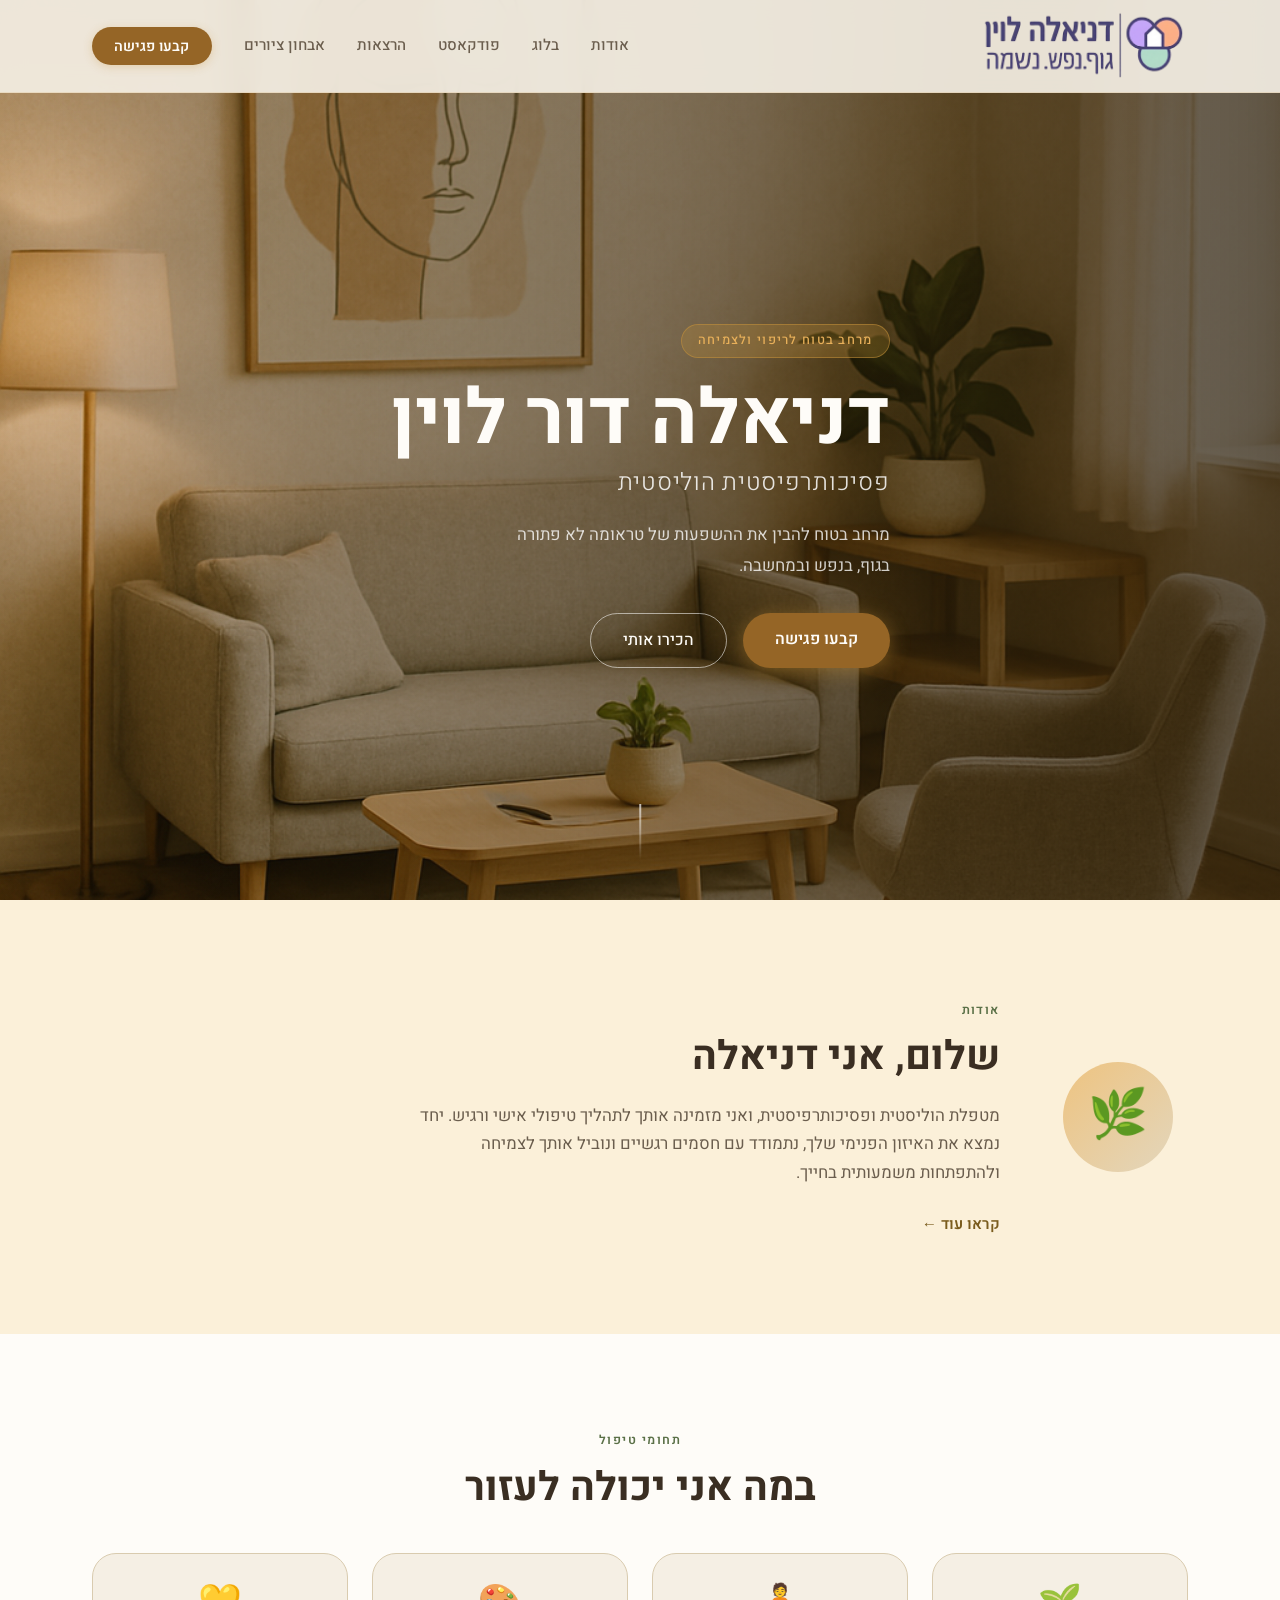
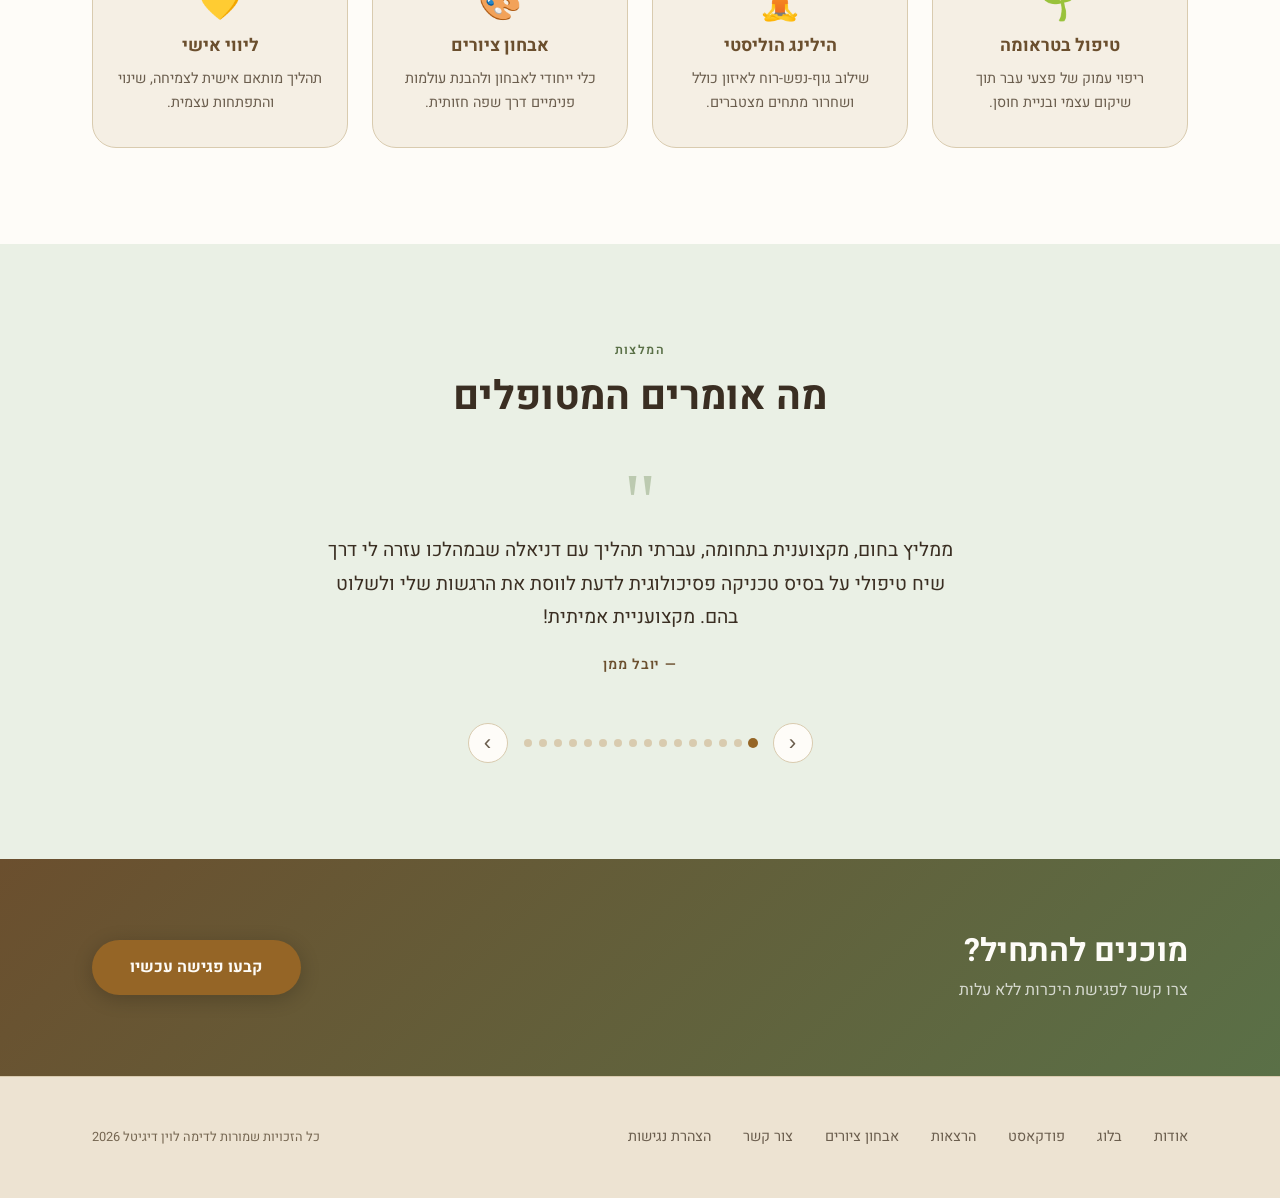
==== index.html @ fd9f22da "Add files via upload" ====
<!DOCTYPE html>
<html lang="he" dir="rtl">
<head>
  <script src="https://cdn.cookiehub.eu/c2/c6bd2901.js"></script>
  <script type="text/javascript">
    document.addEventListener("DOMContentLoaded", function(event) {
      var cpm = {};
      window.cookiehub.load(cpm);
    });
  </script>
  <!-- Google tag (gtag.js) -->
  <script async src="https://www.googletagmanager.com/gtag/js?id=G-4C2H4B2KD1"></script>
  <script>
    window.dataLayer = window.dataLayer || [];
    function gtag(){dataLayer.push(arguments);}
    gtag('js', new Date());
    gtag('config', 'G-4C2H4B2KD1');
  </script>
  <meta charset="UTF-8" />
  <meta name="viewport" content="width=device-width, initial-scale=1.0" />
  <link rel="icon" type="image/x-icon" href="favicon.ico" />
  <link rel="icon" type="image/png" sizes="32x32" href="favicon-32x32.png" />
  <link rel="icon" type="image/png" sizes="16x16" href="favicon-16x16.png" />
  <link rel="apple-touch-icon" sizes="180x180" href="apple-touch-icon.png" />
  <link rel="manifest" href="site.webmanifest" />
  <title>דניאלה דור לוין | פסיכותרפיסטית הוליסטית</title>
  <link href="https://fonts.googleapis.com/css2?family=Heebo:wght@300;400;700&display=swap" rel="stylesheet" />
  <link rel="stylesheet" href="style.css" />
</head>
<body>

  <a href="#main-content" class="skip-to-content">דלג לתוכן הראשי</a>

  <!-- ===== HEADER / NAV ===== -->
  <header class="main-header" id="header">
    <div class="header-inner container">
      <a href="index.html" class="logo-link" aria-label="עמוד הבית — דניאלה דור לוין">
        <img src="images/daniella-dor-holistic-psychotherapist-logo.png" alt="דניאלה דור לוין — פסיכותרפיסטית הוליסטית" class="site-logo" />
      </a>
      <nav class="main-nav" aria-label="ניווט ראשי">
        <ul>
          <li><a href="about.html" class="nav-link">אודות</a></li>
          <li><a href="blog.html" class="nav-link">בלוג</a></li>
          <li><a href="podcast.html" class="nav-link">פודקאסט</a></li>
          <li><a href="lectures.html" class="nav-link">הרצאות</a></li>
          <li><a href="drawing-diagnosis.html" class="nav-link">אבחון ציורים</a></li>
          <li><a href="https://wa.me/972526996689?text=%D7%94%D7%99%D7%99%20%D7%93%D7%A0%D7%99%D7%90%D7%9C%D7%94%2C%20%D7%90%D7%A9%D7%9E%D7%97%20%D7%9C%D7%A7%D7%91%D7%95%D7%A2%20%D7%A9%D7%99%D7%97%D7%94%20%D7%9C%D7%AA%D7%99%D7%90%D7%95%D7%9D%20%D7%9E%D7%95%D7%A2%D7%93%20%D7%A4%D7%92%D7%99%D7%A9%D7%94%20%D7%95%D7%94%D7%99%D7%9B%D7%A8%D7%95%D7%AA." target="_blank" rel="noopener" class="btn-cta">קבעו פגישה</a></li>
        </ul>
      </nav>
      <button class="hamburger" id="hamburger"
              aria-label="פתיחת תפריט ניווט"
              aria-expanded="false"
              aria-controls="mobileMenu">
        <span aria-hidden="true"></span>
        <span aria-hidden="true"></span>
        <span aria-hidden="true"></span>
      </button>
    </div>
    <!-- Mobile menu -->
    <nav class="mobile-menu" id="mobileMenu" aria-label="ניווט נייד" hidden>
      <ul>
        <li><a href="about.html">אודות</a></li>
        <li><a href="blog.html">בלוג</a></li>
        <li><a href="podcast.html">פודקאסט</a></li>
        <li><a href="lectures.html">הרצאות</a></li>
        <li><a href="drawing-diagnosis.html">אבחון ציורים</a></li>
        <li><a href="https://wa.me/972526996689?text=%D7%94%D7%99%D7%99%20%D7%93%D7%A0%D7%99%D7%90%D7%9C%D7%94%2C%20%D7%90%D7%A9%D7%9E%D7%97%20%D7%9C%D7%A7%D7%91%D7%95%D7%A2%20%D7%A9%D7%99%D7%97%D7%94%20%D7%9C%D7%AA%D7%99%D7%90%D7%95%D7%9D%20%D7%9E%D7%95%D7%A2%D7%93%20%D7%A4%D7%92%D7%99%D7%A9%D7%94%20%D7%95%D7%94%D7%99%D7%9B%D7%A8%D7%95%D7%AA." target="_blank" rel="noopener" class="btn-cta-mobile">קבעו פגישה</a></li>
      </ul>
    </nav>
  </header>

  <main id="main-content">

    <!-- ===== HERO ===== -->
    <section class="hero" aria-label="כותרת ראשית">
      <div class="hero-image-wrap" aria-hidden="true">
        <img src="image.png" alt="" class="hero-img" />
        <div class="hero-overlay"></div>
      </div>
      <div class="hero-content container">
        <p class="hero-tag animate-up delay-1">מרחב בטוח לריפוי ולצמיחה</p>
        <h1 class="hero-title animate-up delay-2">דניאלה דור לוין</h1>
        <h2 class="hero-subtitle animate-up delay-3">פסיכותרפיסטית הוליסטית</h2>
        <p class="hero-desc animate-up delay-4">
          מרחב בטוח להבין את ההשפעות של טראומה לא פתורה<br>בגוף, בנפש ובמחשבה.
        </p>
        <div class="hero-actions animate-up delay-5">
          <a href="https://wa.me/972526996689?text=%D7%94%D7%99%D7%99%20%D7%93%D7%A0%D7%99%D7%90%D7%9C%D7%94%2C%20%D7%90%D7%A9%D7%9E%D7%97%20%D7%9C%D7%A7%D7%91%D7%95%D7%A2%20%D7%A9%D7%99%D7%97%D7%94%20%D7%9C%D7%AA%D7%99%D7%90%D7%95%D7%9D%20%D7%9E%D7%95%D7%A2%D7%93%20%D7%A4%D7%92%D7%99%D7%A9%D7%94%20%D7%95%D7%94%D7%99%D7%9B%D7%A8%D7%95%D7%AA." target="_blank" rel="noopener" class="btn-hero">קבעו פגישה</a>
          <a href="about.html" class="btn-hero-ghost">הכירו אותי</a>
        </div>
      </div>
      <div class="hero-scroll-hint" aria-hidden="true">
        <span class="scroll-line"></span>
      </div>
    </section>

    <!-- ===== INTRO / ABOUT STRIP ===== -->
    <section class="intro-section" aria-labelledby="intro-heading">
      <div class="container intro-grid">
        <div class="intro-deco" aria-hidden="true">
          <div class="deco-circle"></div>
          <div class="deco-leaf">🌿</div>
        </div>
        <div class="intro-text">
          <span class="section-tag">אודות</span>
          <h3 class="section-title" id="intro-heading">שלום, אני דניאלה</h3>
          <p>
            מטפלת הוליסטית ופסיכותרפיסטית, ואני מזמינה אותך לתהליך טיפולי אישי ורגיש.
            יחד נמצא את האיזון הפנימי שלך, נתמודד עם חסמים רגשיים ונוביל אותך לצמיחה
            ולהתפתחות משמעותית בחייך.
          </p>
          <a href="about.html" class="btn-text">קראו עוד ←</a>
        </div>
      </div>
    </section>

    <!-- ===== SERVICES ===== -->
    <section class="services-section" aria-labelledby="services-heading">
      <div class="container">
        <span class="section-tag centered">תחומי טיפול</span>
        <h3 class="section-title centered" id="services-heading">במה אני יכולה לעזור</h3>
        <div class="services-grid">
          <div class="service-card">
            <div class="service-icon" aria-hidden="true">🌱</div>
            <h4>טיפול בטראומה</h4>
            <p>ריפוי עמוק של פצעי עבר תוך שיקום עצמי ובניית חוסן.</p>
          </div>
          <div class="service-card">
            <div class="service-icon" aria-hidden="true">🧘</div>
            <h4>הילינג הוליסטי</h4>
            <p>שילוב גוף-נפש-רוח לאיזון כולל ושחרור מתחים מצטברים.</p>
          </div>
          <div class="service-card">
            <div class="service-icon" aria-hidden="true">🎨</div>
            <h4>אבחון ציורים</h4>
            <p>כלי ייחודי לאבחון ולהבנת עולמות פנימיים דרך שפה חזותית.</p>
          </div>
          <div class="service-card">
            <div class="service-icon" aria-hidden="true">💛</div>
            <h4>ליווי אישי</h4>
            <p>תהליך מותאם אישית לצמיחה, שינוי והתפתחות עצמית.</p>
          </div>
        </div>
      </div>
    </section>

    <!-- ===== TESTIMONIALS ===== -->
    <section class="testimonials-section" aria-labelledby="testimonials-heading">
      <div class="container">
        <span class="section-tag centered">המלצות</span>
        <h3 class="section-title centered" id="testimonials-heading">מה אומרים המטופלים</h3>
        <div class="carousel-wrap">
          <div class="carousel" id="carousel" aria-live="polite" aria-atomic="true">

            <div class="testimonial active" aria-hidden="false">
              <div class="quote-mark" aria-hidden="true">"</div>
              <p>ממליץ בחום, מקצוענית בתחומה, עברתי תהליך עם דניאלה שבמהלכו עזרה לי דרך שיח טיפולי על בסיס טכניקה פסיכולוגית לדעת לווסת את הרגשות שלי ולשלוט בהם. מקצועניית אמיתית!</p>
              <span class="t-name">— יובל ממן</span>
            </div>

            <div class="testimonial" aria-hidden="true">
              <div class="quote-mark" aria-hidden="true">"</div>
              <p>לאחר תקופת טיפול משמעותית, אני יכול להמליץ על דניאלה בפה מלא. יש לה רגישות נדירה ובעזרתה היא מזהה נקודות חשובות.</p>
              <span class="t-name">— Ziv Morali</span>
            </div>

            <div class="testimonial" aria-hidden="true">
              <div class="quote-mark" aria-hidden="true">"</div>
              <p>לדוד אין את דניאלה. לך יש את דניאלה. עם המשפט הזה יצאתי מהפגישה האחרונה... זה לא עוד מטפלת — זה עומק ושורשים, זה חיבור לקרקע שלי, חיבור בין כל חלקיי. לי יש את דניאלה, זה יותר ממתנה או סתם כלים. זו חותמת שנשארת.</p>
              <span class="t-name">— רויטל אוסטר</span>
            </div>

            <div class="testimonial" aria-hidden="true">
              <div class="quote-mark" aria-hidden="true">"</div>
              <p>דניאלה מטפלת מדהימה, היא יודעת להגיע למקומות שצריך ולא עושה את זה בלחץ, תמיד יודעת להגיד את המילה הנכונה ומקרינה אור. כל שיחה איתה זכייה מחדש, תודה על הכל!</p>
              <span class="t-name">— איתי דילון</span>
            </div>

            <div class="testimonial" aria-hidden="true">
              <div class="quote-mark" aria-hidden="true">"</div>
              <p>דניאלה מקצועית מאוד, נעימה, יודעת לפרוט בעדינות ורגישות את מה שבלב. עזרה לי לדייק ולא לוותר על מה שאני רוצה וצריכה.</p>
              <span class="t-name">— אדיס סינדקי</span>
            </div>

            <div class="testimonial" aria-hidden="true">
              <div class="quote-mark" aria-hidden="true">"</div>
              <p>דניאלה היא בחורה מיוחדת, עדינה, קשובה, מלאת אור וחכמת חיים שעזרה לי לעבור תהליכים עם עצמי, להתנקות ולהתרפות.</p>
              <span class="t-name">— avishay377</span>
            </div>

            <div class="testimonial" aria-hidden="true">
              <div class="quote-mark" aria-hidden="true">"</div>
              <p>באמת שאין לי מספיק מילים כדי לבטא את התודה שאני חשה כלפי דניאלה. היא לא רק עזרה לי להרגיש טוב יותר — היא שינתה את חיי לחלוטין. באמצעות ההדרכה, התמיכה והחוכמה האינטואיטיבית העמוקה שלה, היא הובילה אותי בעדינות חזרה לעצמי. תודה רבה דניאלה ♡</p>
              <span class="t-name">— Rachel Sharaby</span>
            </div>

            <div class="testimonial" aria-hidden="true">
              <div class="quote-mark" aria-hidden="true">"</div>
              <p>ממליץ מאוד על המטפלת ועל שיטת הטיפול. הייתי בכמה טיפולים ועברתי כמה שיטות טיפול והחוויה עם דניאלה היתה הטובה ביותר.</p>
              <span class="t-name">— shlomi E</span>
            </div>

            <div class="testimonial" aria-hidden="true">
              <div class="quote-mark" aria-hidden="true">"</div>
              <p>מי שיזכה להיות מטופל שלך פשוט זוכה, אין לי מילים אחרות להגיד את זה! סבלנית, מכילה, מקצועית מאוד, אישה נדירה ומיוחדת!!</p>
              <span class="t-name">— גלית כהן</span>
            </div>

            <div class="testimonial" aria-hidden="true">
              <div class="quote-mark" aria-hidden="true">"</div>
              <p>מומלצת, חמה, קשובה ומשרה תחושה נעימה של מרחב מאפשר.</p>
              <span class="t-name">— Tomer Golan</span>
            </div>

            <div class="testimonial" aria-hidden="true">
              <div class="quote-mark" aria-hidden="true">"</div>
              <p>מספר 1 בתחום. ממליצה בחום! פשוט מדהימה! 🤍</p>
              <span class="t-name">— Eden Hahamim</span>
            </div>

            <div class="testimonial" aria-hidden="true">
              <div class="quote-mark" aria-hidden="true">"</div>
              <p>אישה ומטפלת יחודית מאוד. היא סגרה לי פינה יחסית מהר ושלחה אותי לחיות סוף סוף.</p>
              <span class="t-name">— udi sayeg</span>
            </div>

            <div class="testimonial" aria-hidden="true">
              <div class="quote-mark" aria-hidden="true">"</div>
              <p>רגישה, נעימה ומקצועית מאוד, מומלצת בחום.</p>
              <span class="t-name">— ברק ברנשטיין</span>
            </div>

            <div class="testimonial" aria-hidden="true">
              <div class="quote-mark" aria-hidden="true">"</div>
              <p>מדהימה!!</p>
              <span class="t-name">— Doron Yosef Hay</span>
            </div>

            <div class="testimonial" aria-hidden="true">
              <div class="quote-mark" aria-hidden="true">"</div>
              <p>מקצועית ומיוחדת!</p>
              <span class="t-name">— ספיר נגר</span>
            </div>

            <div class="testimonial" aria-hidden="true">
              <div class="quote-mark" aria-hidden="true">"</div>
              <p>מטפלת בחסד!</p>
              <span class="t-name">— Dima Levin</span>
            </div>

          </div>
          <div class="carousel-controls">
            <button class="carousel-btn" onclick="prevSlide()" aria-label="המלצה קודמת">&#x2039;</button>
            <div class="carousel-dots" id="dots" role="group" aria-label="בחירת המלצה">
              <button class="dot active" onclick="setSlide(0)"  aria-label="המלצה 1"  aria-pressed="true"></button>
              <button class="dot" onclick="setSlide(1)"  aria-label="המלצה 2"  aria-pressed="false"></button>
              <button class="dot" onclick="setSlide(2)"  aria-label="המלצה 3"  aria-pressed="false"></button>
              <button class="dot" onclick="setSlide(3)"  aria-label="המלצה 4"  aria-pressed="false"></button>
              <button class="dot" onclick="setSlide(4)"  aria-label="המלצה 5"  aria-pressed="false"></button>
              <button class="dot" onclick="setSlide(5)"  aria-label="המלצה 6"  aria-pressed="false"></button>
              <button class="dot" onclick="setSlide(6)"  aria-label="המלצה 7"  aria-pressed="false"></button>
              <button class="dot" onclick="setSlide(7)"  aria-label="המלצה 8"  aria-pressed="false"></button>
              <button class="dot" onclick="setSlide(8)"  aria-label="המלצה 9"  aria-pressed="false"></button>
              <button class="dot" onclick="setSlide(9)"  aria-label="המלצה 10" aria-pressed="false"></button>
              <button class="dot" onclick="setSlide(10)" aria-label="המלצה 11" aria-pressed="false"></button>
              <button class="dot" onclick="setSlide(11)" aria-label="המלצה 12" aria-pressed="false"></button>
              <button class="dot" onclick="setSlide(12)" aria-label="המלצה 13" aria-pressed="false"></button>
              <button class="dot" onclick="setSlide(13)" aria-label="המלצה 14" aria-pressed="false"></button>
              <button class="dot" onclick="setSlide(14)" aria-label="המלצה 15" aria-pressed="false"></button>
              <button class="dot" onclick="setSlide(15)" aria-label="המלצה 16" aria-pressed="false"></button>
            </div>
            <button class="carousel-btn" onclick="nextSlide()" aria-label="המלצה הבאה">&#x203a;</button>
          </div>
        </div>
      </div>
    </section>

    <!-- ===== CTA BANNER ===== -->
    <section class="cta-banner" aria-labelledby="cta-heading">
      <div class="container cta-inner">
        <div class="cta-text">
          <h3 id="cta-heading">מוכנים להתחיל?</h3>
          <p>צרו קשר לפגישת היכרות ללא עלות</p>
        </div>
        <a href="https://wa.me/972526996689?text=%D7%94%D7%99%D7%99%20%D7%93%D7%A0%D7%99%D7%90%D7%9C%D7%94%2C%20%D7%90%D7%A9%D7%9E%D7%97%20%D7%9C%D7%A7%D7%91%D7%95%D7%A2%20%D7%A9%D7%99%D7%97%D7%94%20%D7%9C%D7%AA%D7%99%D7%90%D7%95%D7%9D%20%D7%9E%D7%95%D7%A2%D7%93%20%D7%A4%D7%92%D7%99%D7%A9%D7%94%20%D7%95%D7%94%D7%99%D7%9B%D7%A8%D7%95%D7%AA." target="_blank" rel="noopener" class="btn-cta-large">קבעו פגישה עכשיו</a>
      </div>
    </section>

  </main>

  <!-- ===== FOOTER ===== -->
  <footer class="footer">
    <div class="container footer-inner">
      <nav class="footer-nav" aria-label="ניווט תחתון">
        <a href="about.html">אודות</a>
        <a href="blog.html">בלוג</a>
        <a href="podcast.html">פודקאסט</a>
        <a href="lectures.html">הרצאות</a>
        <a href="drawing-diagnosis.html">אבחון ציורים</a>
        <a href="https://wa.me/972526996689?text=%D7%94%D7%99%D7%99%20%D7%93%D7%A0%D7%99%D7%90%D7%9C%D7%94%2C%20%D7%90%D7%A9%D7%9E%D7%97%20%D7%9C%D7%A7%D7%91%D7%95%D7%A2%20%D7%A9%D7%99%D7%97%D7%94%20%D7%9C%D7%AA%D7%99%D7%90%D7%95%D7%9D%20%D7%9E%D7%95%D7%A2%D7%93%20%D7%A4%D7%92%D7%99%D7%A9%D7%94%20%D7%95%D7%94%D7%99%D7%9B%D7%A8%D7%95%D7%AA." target="_blank" rel="noopener">צור קשר</a>
        <a href="accessibility.html">הצהרת נגישות</a>
      </nav>
      <p class="footer-copy">כל הזכויות שמורות לדימה לוין דיגיטל 2026</p>
    </div>
  </footer>

  <script src="main.js"></script>
  <script src="analytics.js"></script>
</body>
</html>
---- style.css ----
/* ============================================================
   DANIELLA LEVIN — Holistic Therapist Website
   Palette: warm beige, amber yellow, plant green
   ============================================================ */

/* ── CSS Variables ── */
:root {
  --beige:             #F5EFE4;
  --beige-dark:        #EDE3D2;
  --beige-deeper:      #D9CBAF;
  --amber:             #C8933A;   /* decorative only — fails AA contrast */
  --amber-accessible:  #956526;   /* 4.91:1 on white — use for interactive elements */
  --amber-text:        #7A5C1E;   /* 6.07:1 on white — use for text links on light bg */
  --amber-light:       #E8B05A;
  --amber-pale:        #FBF0D9;
  --green:             #5A7047;
  --green-light:       #7A9462;
  --green-pale:        #EAF0E5;
  --brown:             #6B4F2E;
  --text:              #3A2E22;
  --text-soft:         #6B5E4E;
  --text-muted:        #756651;   /* was #9C8C78 — darkened to 4.86:1 on beige (AA) */
  --white:             #FEFCF8;
  --shadow-sm:    0 2px 12px rgba(90,60,20,0.08);
  --shadow-md:    0 6px 32px rgba(90,60,20,0.12);
  --shadow-lg:    0 16px 56px rgba(90,60,20,0.16);
  --radius:       14px;
  --radius-lg:    24px;
  --transition:   0.35s cubic-bezier(0.4, 0, 0.2, 1);
}

/* ============================================================
   ACCESSIBILITY — Skip link, Screen-reader utilities, Focus
   ============================================================ */

/* Skip to main content — hidden until focused */
.skip-to-content {
  position: absolute;
  top: -999px;
  right: 0;
  padding: 0.75rem 1.5rem;
  background: var(--amber-accessible);
  color: #fff;
  font-weight: 700;
  font-size: 1rem;
  z-index: 9999;
  border-radius: 0 0 var(--radius) var(--radius);
  transition: top 0.2s;
  text-decoration: none;
}
.skip-to-content:focus {
  top: 0;
  outline: 3px solid var(--text);
  outline-offset: 2px;
}

/* Screen-reader-only utility */
.sr-only {
  position: absolute;
  width: 1px;
  height: 1px;
  padding: 0;
  margin: -1px;
  overflow: hidden;
  clip: rect(0, 0, 0, 0);
  white-space: nowrap;
  border: 0;
}

/* Global visible focus ring — applies to keyboard navigation only */
:focus-visible {
  outline: 3px solid var(--amber-accessible);
  outline-offset: 3px;
  border-radius: 4px;
}

/* Remove focus ring for mouse users where browser supports it */
:focus:not(:focus-visible) {
  outline: none;
}

/* ── Reset ── */
*, *::before, *::after { box-sizing: border-box; margin: 0; padding: 0; }
html { scroll-behavior: smooth; }

body {
  font-family: 'Heebo', sans-serif;
  font-weight: 400;
  background: var(--white);
  color: var(--text);
  direction: rtl;
  text-align: right;
  font-size: 16px;
  line-height: 1.7;
  overflow-x: hidden;
}

.container {
  max-width: 1160px;
  margin: auto;
  padding: 0 2rem;
}

img { max-width: 100%; display: block; }
a { text-decoration: none; color: inherit; }

/* ── Typography ── */
h1, h2, h3, h4 {
  font-family: 'Heebo', sans-serif;
  line-height: 1.25;
  color: var(--text);
}

/* ============================================================
   HEADER
   ============================================================ */
.main-header {
  position: fixed;
  top: 0; right: 0; left: 0;
  z-index: 100;
  background: rgba(245, 239, 228, 0.92);
  backdrop-filter: blur(12px);
  -webkit-backdrop-filter: blur(12px);
  border-bottom: 1px solid rgba(200, 147, 58, 0.15);
  transition: box-shadow var(--transition);
}
.main-header.scrolled {
  box-shadow: var(--shadow-md);
}

.header-inner {
  display: flex;
  align-items: center;
  justify-content: space-between;
  height: 92px;
}

/* Logo */
.logo-link {
  display: flex;
  align-items: center;
  flex-shrink: 0;
}
.site-logo {
  display: block;
  height: 76px;
  max-height: 76px;
  width: auto;
  max-width: min(630px, calc(68vw * 1.5), 92vw);
  object-fit: contain;
}
/* Nav */
.main-nav ul {
  list-style: none;
  display: flex;
  align-items: center;
  gap: 2rem;
}

.nav-link {
  font-size: 0.95rem;
  font-weight: 500;
  color: var(--text-soft);
  position: relative;
  padding-bottom: 3px;
  transition: color var(--transition);
}
.nav-link::after {
  content: '';
  position: absolute;
  bottom: 0; right: 0;
  width: 0; height: 2px;
  background: var(--amber);
  border-radius: 2px;
  transition: width var(--transition);
}
.nav-link:hover { color: var(--text); }
.nav-link:hover::after { width: 100%; }

.btn-cta {
  background: var(--amber-accessible);
  color: var(--white) !important;
  font-size: 0.9rem;
  font-weight: 600;
  padding: 0.55rem 1.4rem;
  border-radius: 50px;
  transition: background var(--transition), transform var(--transition), box-shadow var(--transition);
  box-shadow: 0 2px 10px rgba(200,147,58,0.3);
}
.btn-cta:hover {
  background: var(--green);
  transform: translateY(-2px);
  box-shadow: 0 6px 20px rgba(90,112,71,0.35);
}

/* Hamburger */
.hamburger {
  display: none;
  flex-direction: column;
  gap: 5px;
  background: none;
  border: none;
  cursor: pointer;
  padding: 4px;
}
.hamburger span {
  display: block;
  width: 24px; height: 2px;
  background: var(--text);
  border-radius: 2px;
  transition: var(--transition);
}

/* Mobile menu */
.mobile-menu {
  display: none;
  background: var(--beige);
  padding: 1.5rem 2rem;
  border-top: 1px solid var(--beige-deeper);
}
.mobile-menu.open { display: block; }
.mobile-menu ul {
  list-style: none;
  display: flex;
  flex-direction: column;
  gap: 1.2rem;
}
.mobile-menu a {
  font-size: 1.1rem;
  font-weight: 500;
  color: var(--text-soft);
}
.mobile-menu a:hover { color: var(--amber-accessible); }
.btn-cta-mobile {
  display: inline-block;
  background: var(--amber-accessible);
  color: var(--white) !important;
  padding: 0.6rem 1.6rem;
  border-radius: 50px;
  font-weight: 600;
  margin-top: 0.5rem;
}

/* ============================================================
   HERO
   ============================================================ */
.hero {
  position: relative;
  height: 100vh;
  min-height: 620px;
  display: flex;
  align-items: center;
  overflow: hidden;
}

.hero-image-wrap {
  position: absolute;
  inset: 0;
  z-index: 0;
}
.hero-img {
  width: 100%; height: 100%;
  object-fit: cover;
  object-position: center;
  transform: scale(1.04);
  animation: heroZoom 12s ease forwards;
}
@keyframes heroZoom {
  from { transform: scale(1.04); }
  to   { transform: scale(1); }
}

.hero-overlay {
  position: absolute;
  inset: 0;
  background: linear-gradient(
    to left,
    rgba(42, 30, 10, 0.72) 0%,
    rgba(42, 30, 10, 0.45) 50%,
    rgba(42, 30, 10, 0.15) 100%
  );
}

.hero-content {
  position: relative;
  z-index: 2;
  max-width: 620px;
  padding-top: 92px; /* header height */
}

.hero-tag {
  display: inline-block;
  background: rgba(200, 147, 58, 0.25);
  border: 1px solid rgba(200, 147, 58, 0.5);
  color: var(--amber-light);
  font-size: 0.8rem;
  font-weight: 500;
  letter-spacing: 0.1em;
  padding: 0.3rem 1rem;
  border-radius: 50px;
  margin-bottom: 1.2rem;
}

.hero-title {
  font-size: clamp(2.8rem, 6vw, 5rem);
  font-weight: 700;
  color: var(--white);
  line-height: 1.1;
  margin-bottom: 0.4rem;
}
.hero-subtitle {
  font-size: clamp(1rem, 2.5vw, 1.5rem);
  font-weight: 300;
  color: rgba(255,255,255,0.85);
  margin-bottom: 1.4rem;
  letter-spacing: 0.03em;
}
.hero-desc {
  font-size: 1.05rem;
  color: rgba(255,255,255,0.78);
  line-height: 1.8;
  margin-bottom: 2rem;
}

.hero-actions {
  display: flex;
  gap: 1rem;
  flex-wrap: wrap;
}

.btn-hero {
  background: var(--amber-accessible);
  color: var(--white);
  font-size: 1rem;
  font-weight: 600;
  padding: 0.8rem 2rem;
  border-radius: 50px;
  transition: background var(--transition), transform var(--transition), box-shadow var(--transition);
  box-shadow: 0 4px 20px rgba(200,147,58,0.45);
}
.btn-hero:hover {
  background: var(--green);
  transform: translateY(-3px);
  box-shadow: 0 8px 28px rgba(200,147,58,0.5);
}

.btn-hero-ghost {
  background: transparent;
  color: var(--white);
  font-size: 1rem;
  font-weight: 500;
  padding: 0.8rem 2rem;
  border-radius: 50px;
  border: 1.5px solid rgba(255,255,255,0.55);
  transition: background var(--transition), border-color var(--transition), transform var(--transition);
}
.btn-hero-ghost:hover {
  background: rgba(255,255,255,0.12);
  border-color: rgba(255,255,255,0.9);
  transform: translateY(-3px);
}

/* Scroll hint */
.hero-scroll-hint {
  position: absolute;
  bottom: 2.5rem;
  left: 50%;
  transform: translateX(-50%);
  z-index: 2;
}
.scroll-line {
  display: block;
  width: 1.5px;
  height: 56px;
  background: linear-gradient(to bottom, rgba(255,255,255,0.7), transparent);
  margin: auto;
  animation: scrollPulse 2s ease-in-out infinite;
}
@keyframes scrollPulse {
  0%, 100% { opacity: 0.7; transform: scaleY(1); }
  50%       { opacity: 0.3; transform: scaleY(0.6); }
}

/* ── Animate utilities ── */
.animate-up {
  opacity: 0;
  transform: translateY(28px);
  animation: fadeUp 0.75s ease forwards;
}
.delay-1 { animation-delay: 0.2s; }
.delay-2 { animation-delay: 0.4s; }
.delay-3 { animation-delay: 0.55s; }
.delay-4 { animation-delay: 0.7s; }
.delay-5 { animation-delay: 0.9s; }

@keyframes fadeUp {
  to { opacity: 1; transform: translateY(0); }
}

/* ============================================================
   SECTION SHARED
   ============================================================ */
.section-tag {
  display: inline-block;
  font-size: 0.78rem;
  font-weight: 600;
  letter-spacing: 0.12em;
  text-transform: uppercase;
  color: var(--green);
  margin-bottom: 0.7rem;
}
.section-tag.centered { display: block; text-align: center; }

.section-title {
  font-size: clamp(1.8rem, 3.5vw, 2.5rem);
  font-weight: 700;
  color: var(--text);
  margin-bottom: 1.2rem;
}
.section-title.centered { text-align: center; }

/* ============================================================
   INTRO SECTION
   ============================================================ */
.intro-section {
  background: var(--amber-pale);
  padding: 6rem 0;
  position: relative;
  overflow: hidden;
}

.intro-grid {
  display: grid;
  grid-template-columns: 140px 1fr;
  gap: 3rem;
  align-items: center;
}

.intro-deco {
  position: relative;
  display: flex;
  align-items: center;
  justify-content: center;
}
.deco-circle {
  width: 110px; height: 110px;
  border-radius: 50%;
  background: linear-gradient(135deg, var(--amber-light), var(--beige-deeper));
  opacity: 0.7;
}
.deco-leaf {
  position: absolute;
  font-size: 3rem;
  top: 50%; left: 50%;
  transform: translate(-50%, -52%);
}

.intro-text p {
  font-size: 1.05rem;
  color: var(--text-soft);
  margin-bottom: 1.5rem;
  max-width: 600px;
}

.btn-text {
  font-size: 0.95rem;
  font-weight: 600;
  color: var(--amber-text);
  display: inline-flex;
  align-items: center;
  gap: 0.3rem;
  transition: gap var(--transition), color var(--transition);
}
.btn-text:hover {
  color: var(--green);
  gap: 0.6rem;
}

/* ============================================================
   SERVICES
   ============================================================ */
.services-section {
  padding: 6rem 0;
  background: var(--white);
}

.services-grid {
  display: grid;
  grid-template-columns: repeat(4, 1fr);
  gap: 1.5rem;
  margin-top: 2.5rem;
}

.service-card {
  background: var(--beige);
  border: 1px solid var(--beige-deeper);
  border-radius: var(--radius-lg);
  padding: 2rem 1.5rem;
  text-align: center;
  transition: transform var(--transition), box-shadow var(--transition), background var(--transition);
  cursor: default;
}
.service-card:hover {
  transform: translateY(-6px);
  box-shadow: var(--shadow-md);
  background: var(--amber-pale);
}

.service-icon {
  font-size: 2.2rem;
  margin-bottom: 0.9rem;
  line-height: 1;
}
.service-card h4 {
  font-family: 'Heebo', sans-serif;
  font-size: 1.1rem;
  font-weight: 700;
  color: var(--brown);
  margin-bottom: 0.6rem;
}
.service-card p {
  font-size: 0.9rem;
  color: var(--text-soft);
  line-height: 1.65;
}

/* ============================================================
   TESTIMONIALS
   ============================================================ */
.testimonials-section {
  background: var(--green-pale);
  padding: 6rem 0;
}

.carousel-wrap {
  max-width: 700px;
  margin: 2.5rem auto 0;
  text-align: center;
}

.carousel {
  position: relative;
  min-height: 180px;
}

.testimonial {
  display: none;
  padding: 1rem 2rem;
  animation: fadeIn 0.5s ease;
}
.testimonial.active { display: block; }

@keyframes fadeIn {
  from { opacity: 0; transform: translateY(10px); }
  to   { opacity: 1; transform: translateY(0); }
}

.quote-mark {
  font-family: Georgia, serif;
  font-size: 5rem;
  line-height: 0.6;
  color: var(--green-light);
  opacity: 0.4;
  margin-bottom: 0.5rem;
}

.testimonial p {
  font-family: 'Heebo', sans-serif;
  font-size: 1.2rem;
  color: var(--text);
  line-height: 1.75;
  margin-bottom: 1rem;
}

.t-name {
  font-size: 0.88rem;
  color: var(--brown); /* --green is 4.28:1 on green-pale; --brown is 6.58:1 — passes AA */
  font-weight: 600;
  letter-spacing: 0.05em;
}

.carousel-controls {
  display: flex;
  align-items: center;
  justify-content: center;
  gap: 1rem;
  margin-top: 1.8rem;
}

.carousel-btn {
  background: var(--white);
  border: 1.5px solid var(--beige-deeper);
  color: var(--text-soft);
  font-size: 1.4rem;
  width: 40px; height: 40px;
  border-radius: 50%;
  cursor: pointer;
  transition: background var(--transition), color var(--transition), border-color var(--transition);
  line-height: 1;
  display: flex; align-items: center; justify-content: center;
}
.carousel-btn:hover,
.carousel-btn:focus-visible {
  background: var(--amber-accessible);
  color: var(--white);
  border-color: var(--amber-accessible);
}

.carousel-dots {
  display: flex;
  gap: 7px;
}
.dot {
  width: 8px; height: 8px;
  border-radius: 50%;
  background: var(--beige-deeper);
  cursor: pointer;
  transition: background var(--transition), transform var(--transition);
}
/* carousel dots as buttons — reset default button styles */
.dot {
  appearance: none;
  border: none;
  cursor: pointer;
}
.dot.active {
  background: var(--amber-accessible);
  transform: scale(1.25);
}

/* ============================================================
   CTA BANNER
   ============================================================ */
.cta-banner {
  background: linear-gradient(135deg, var(--brown) 0%, var(--green) 100%);
  padding: 4.5rem 0;
}

.cta-inner {
  display: flex;
  align-items: center;
  justify-content: space-between;
  gap: 2rem;
  flex-wrap: wrap;
}

.cta-text h3 {
  font-family: 'Heebo', sans-serif;
  font-size: 2rem;
  color: var(--white);
  margin-bottom: 0.4rem;
}
.cta-text p {
  font-size: 1rem;
  color: rgba(255,255,255,0.75);
}

.btn-cta-large {
  background: var(--amber-accessible);
  color: var(--white);
  font-size: 1rem;
  font-weight: 700;
  padding: 0.9rem 2.4rem;
  border-radius: 50px;
  white-space: nowrap;
  transition: background var(--transition), transform var(--transition), box-shadow var(--transition);
  box-shadow: 0 4px 20px rgba(0,0,0,0.2);
}
.btn-cta-large:hover {
  background: var(--green-light);
  transform: translateY(-3px);
  box-shadow: 0 8px 28px rgba(0,0,0,0.25);
}

/* ============================================================
   FOOTER
   ============================================================ */
.footer {
  background: var(--beige-dark);
  padding: 3rem 0;
  border-top: 1px solid var(--beige-deeper);
}

.footer-inner {
  display: flex;
  align-items: center;
  justify-content: space-between;
  flex-wrap: wrap;
  gap: 1.5rem;
}

.footer-nav {
  display: flex;
  gap: 2rem;
  flex-wrap: wrap;
}
.footer-nav a {
  font-size: 0.9rem;
  color: var(--text-soft);
  transition: color var(--transition);
}
.footer-nav a:hover { color: var(--amber-accessible); }

.footer-copy {
  font-size: 0.8rem;
  color: var(--text-muted);
}

/* ============================================================
   RESPONSIVE
   ============================================================ */
@media (max-width: 900px) {
  .services-grid {
    grid-template-columns: repeat(2, 1fr);
  }
  .intro-grid {
    grid-template-columns: 1fr;
    gap: 1.5rem;
  }
  .intro-deco { display: none; }
}

@media (max-width: 768px) {
  .container { padding: 0 1.2rem; }

  .main-nav { display: none; }
  .hamburger { display: flex; }

  .site-logo { height: 66px; max-height: 66px; max-width: min(540px, calc(62vw * 1.5), 92vw); }

  .hero { min-height: 100svh; }
  .hero-content { padding-top: 92px; }
  .hero-desc br { display: none; }

  .intro-section,
  .services-section,
  .testimonials-section { padding: 4rem 0; }

  .services-grid {
    grid-template-columns: 1fr;
    max-width: 420px;
    margin: 2rem auto 0;
  }

  .carousel-wrap { padding: 0 0.5rem; }
  .testimonial { padding: 1rem 0.5rem; }
  .testimonial p { font-size: 1rem; }
  .carousel { min-height: 160px; }

  .cta-banner { padding: 3rem 0; }
  .cta-inner {
    flex-direction: column;
    text-align: center;
  }
  .cta-text h3 { font-size: 1.6rem; }

  .footer-inner {
    flex-direction: column;
    align-items: center;
    text-align: center;
  }
  .footer-nav { justify-content: center; }
}

/* ============================================================
   REDUCED MOTION — respect user OS preference (WCAG 2.2.2)
   ============================================================ */
@media (prefers-reduced-motion: reduce) {
  *, *::before, *::after {
    animation-duration: 0.01ms !important;
    animation-iteration-count: 1 !important;
    transition-duration: 0.01ms !important;
    scroll-behavior: auto !important;
  }
}

@media (max-width: 480px) {
  .container { padding: 0 1rem; }

  .header-inner { height: 78px; }
  .site-logo { height: 60px; max-height: 60px; max-width: min(450px, calc(76vw * 1.5), 92vw); }
  .hero-content { padding-top: 78px; }

  .hero-actions {
    flex-direction: column;
    align-items: stretch;
  }
  .btn-hero, .btn-hero-ghost {
    text-align: center;
    width: 100%;
  }

  .service-card { padding: 1.5rem 1.2rem; }

  .btn-cta-large { width: 100%; text-align: center; }
}
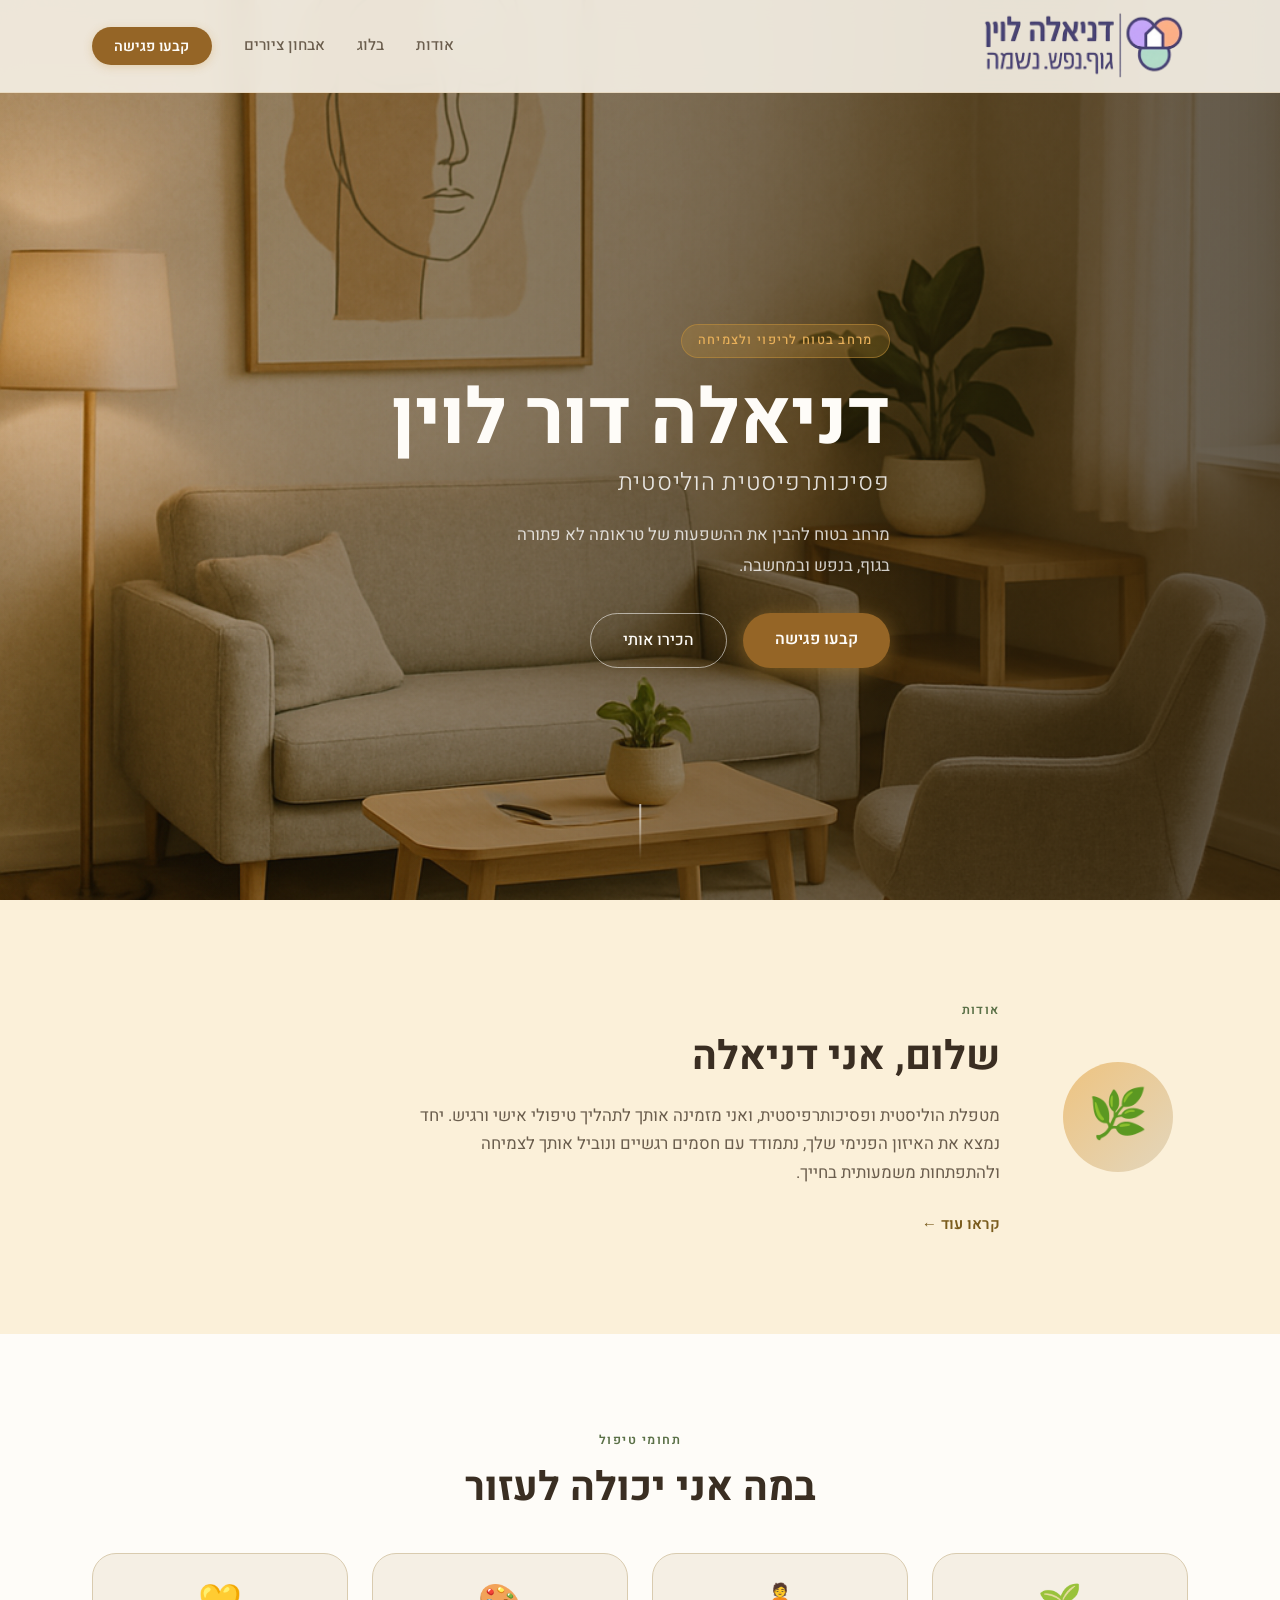
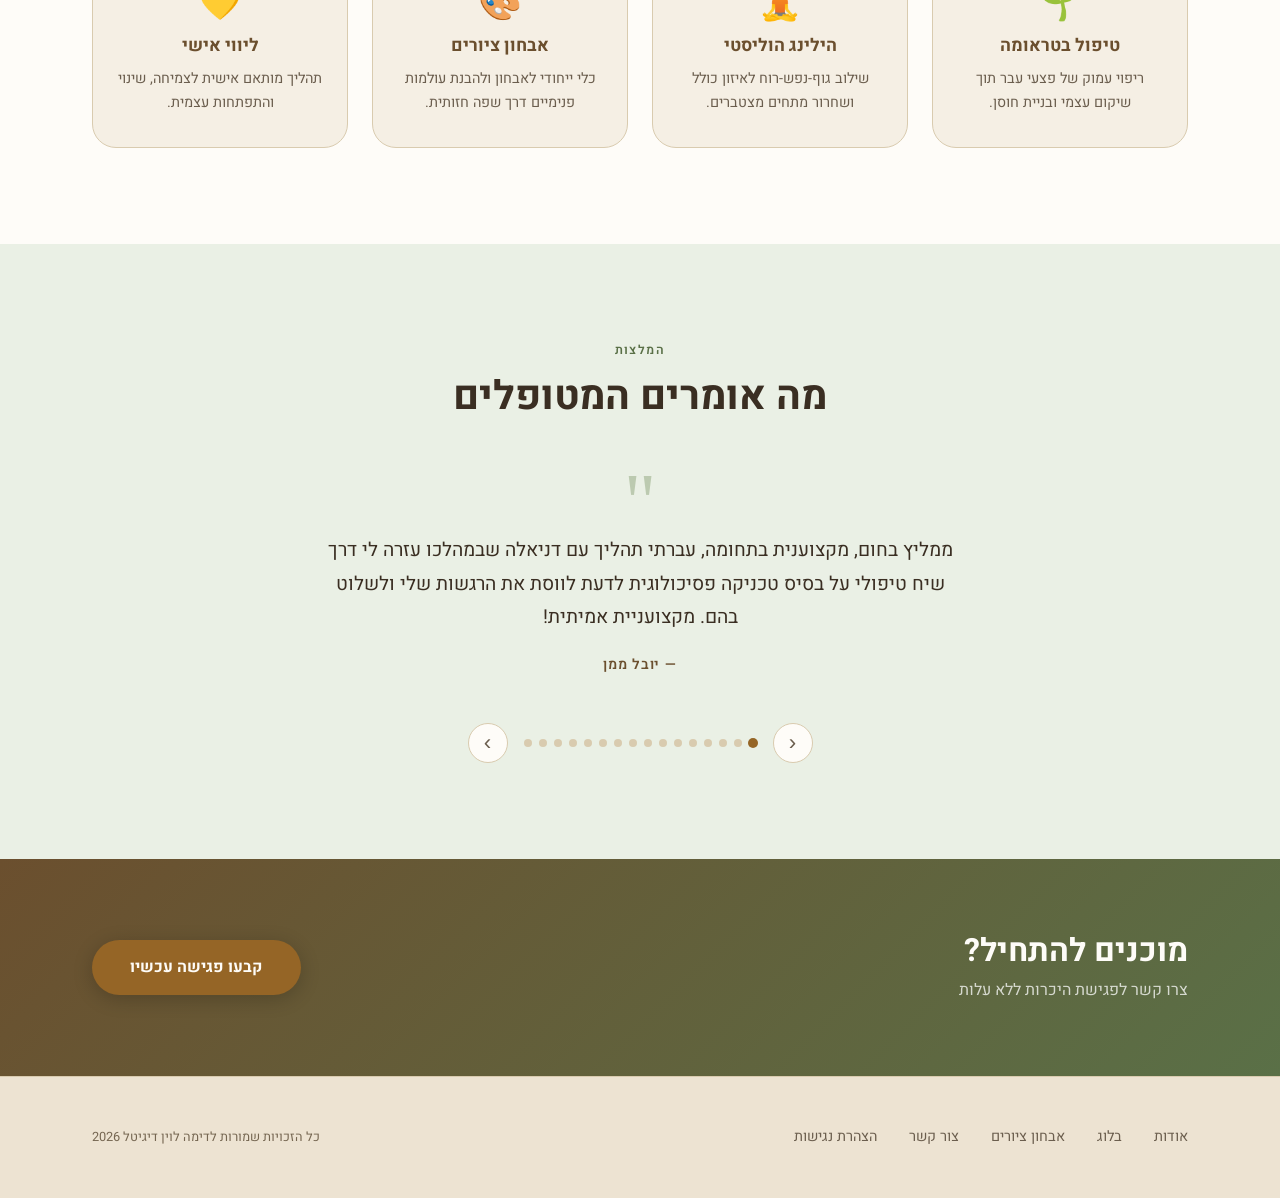
==== commit 98d69b8d: "Add files via upload" ====
--- a/index.html
+++ b/index.html
@@ -41,8 +41,6 @@
         <ul>
           <li><a href="about.html" class="nav-link">אודות</a></li>
           <li><a href="blog.html" class="nav-link">בלוג</a></li>
-          <li><a href="podcast.html" class="nav-link">פודקאסט</a></li>
-          <li><a href="lectures.html" class="nav-link">הרצאות</a></li>
           <li><a href="drawing-diagnosis.html" class="nav-link">אבחון ציורים</a></li>
           <li><a href="https://wa.me/972526996689?text=%D7%94%D7%99%D7%99%20%D7%93%D7%A0%D7%99%D7%90%D7%9C%D7%94%2C%20%D7%90%D7%A9%D7%9E%D7%97%20%D7%9C%D7%A7%D7%91%D7%95%D7%A2%20%D7%A9%D7%99%D7%97%D7%94%20%D7%9C%D7%AA%D7%99%D7%90%D7%95%D7%9D%20%D7%9E%D7%95%D7%A2%D7%93%20%D7%A4%D7%92%D7%99%D7%A9%D7%94%20%D7%95%D7%94%D7%99%D7%9B%D7%A8%D7%95%D7%AA." target="_blank" rel="noopener" class="btn-cta">קבעו פגישה</a></li>
         </ul>
@@ -61,8 +59,6 @@
       <ul>
         <li><a href="about.html">אודות</a></li>
         <li><a href="blog.html">בלוג</a></li>
-        <li><a href="podcast.html">פודקאסט</a></li>
-        <li><a href="lectures.html">הרצאות</a></li>
         <li><a href="drawing-diagnosis.html">אבחון ציורים</a></li>
         <li><a href="https://wa.me/972526996689?text=%D7%94%D7%99%D7%99%20%D7%93%D7%A0%D7%99%D7%90%D7%9C%D7%94%2C%20%D7%90%D7%A9%D7%9E%D7%97%20%D7%9C%D7%A7%D7%91%D7%95%D7%A2%20%D7%A9%D7%99%D7%97%D7%94%20%D7%9C%D7%AA%D7%99%D7%90%D7%95%D7%9D%20%D7%9E%D7%95%D7%A2%D7%93%20%D7%A4%D7%92%D7%99%D7%A9%D7%94%20%D7%95%D7%94%D7%99%D7%9B%D7%A8%D7%95%D7%AA." target="_blank" rel="noopener" class="btn-cta-mobile">קבעו פגישה</a></li>
       </ul>
@@ -294,8 +290,6 @@
       <nav class="footer-nav" aria-label="ניווט תחתון">
         <a href="about.html">אודות</a>
         <a href="blog.html">בלוג</a>
-        <a href="podcast.html">פודקאסט</a>
-        <a href="lectures.html">הרצאות</a>
         <a href="drawing-diagnosis.html">אבחון ציורים</a>
         <a href="https://wa.me/972526996689?text=%D7%94%D7%99%D7%99%20%D7%93%D7%A0%D7%99%D7%90%D7%9C%D7%94%2C%20%D7%90%D7%A9%D7%9E%D7%97%20%D7%9C%D7%A7%D7%91%D7%95%D7%A2%20%D7%A9%D7%99%D7%97%D7%94%20%D7%9C%D7%AA%D7%99%D7%90%D7%95%D7%9D%20%D7%9E%D7%95%D7%A2%D7%93%20%D7%A4%D7%92%D7%99%D7%A9%D7%94%20%D7%95%D7%94%D7%99%D7%9B%D7%A8%D7%95%D7%AA." target="_blank" rel="noopener">צור קשר</a>
         <a href="accessibility.html">הצהרת נגישות</a>
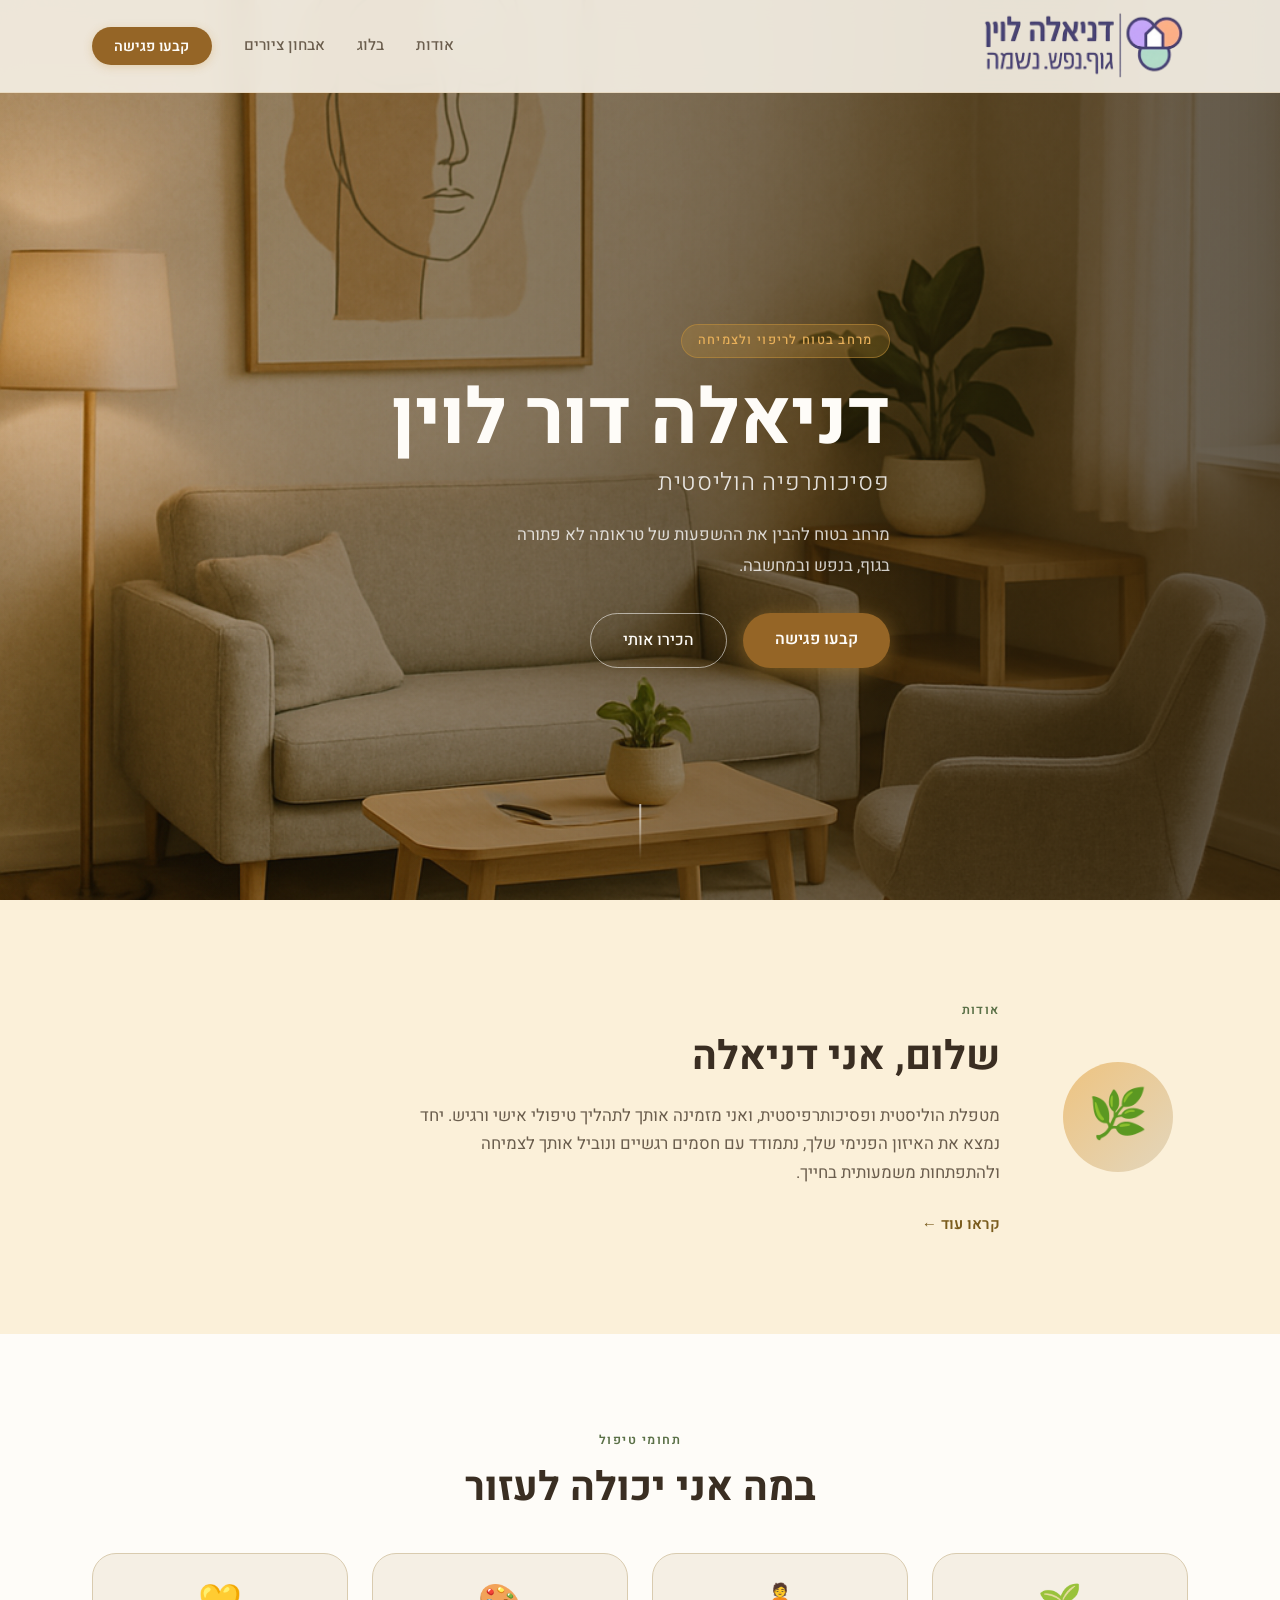
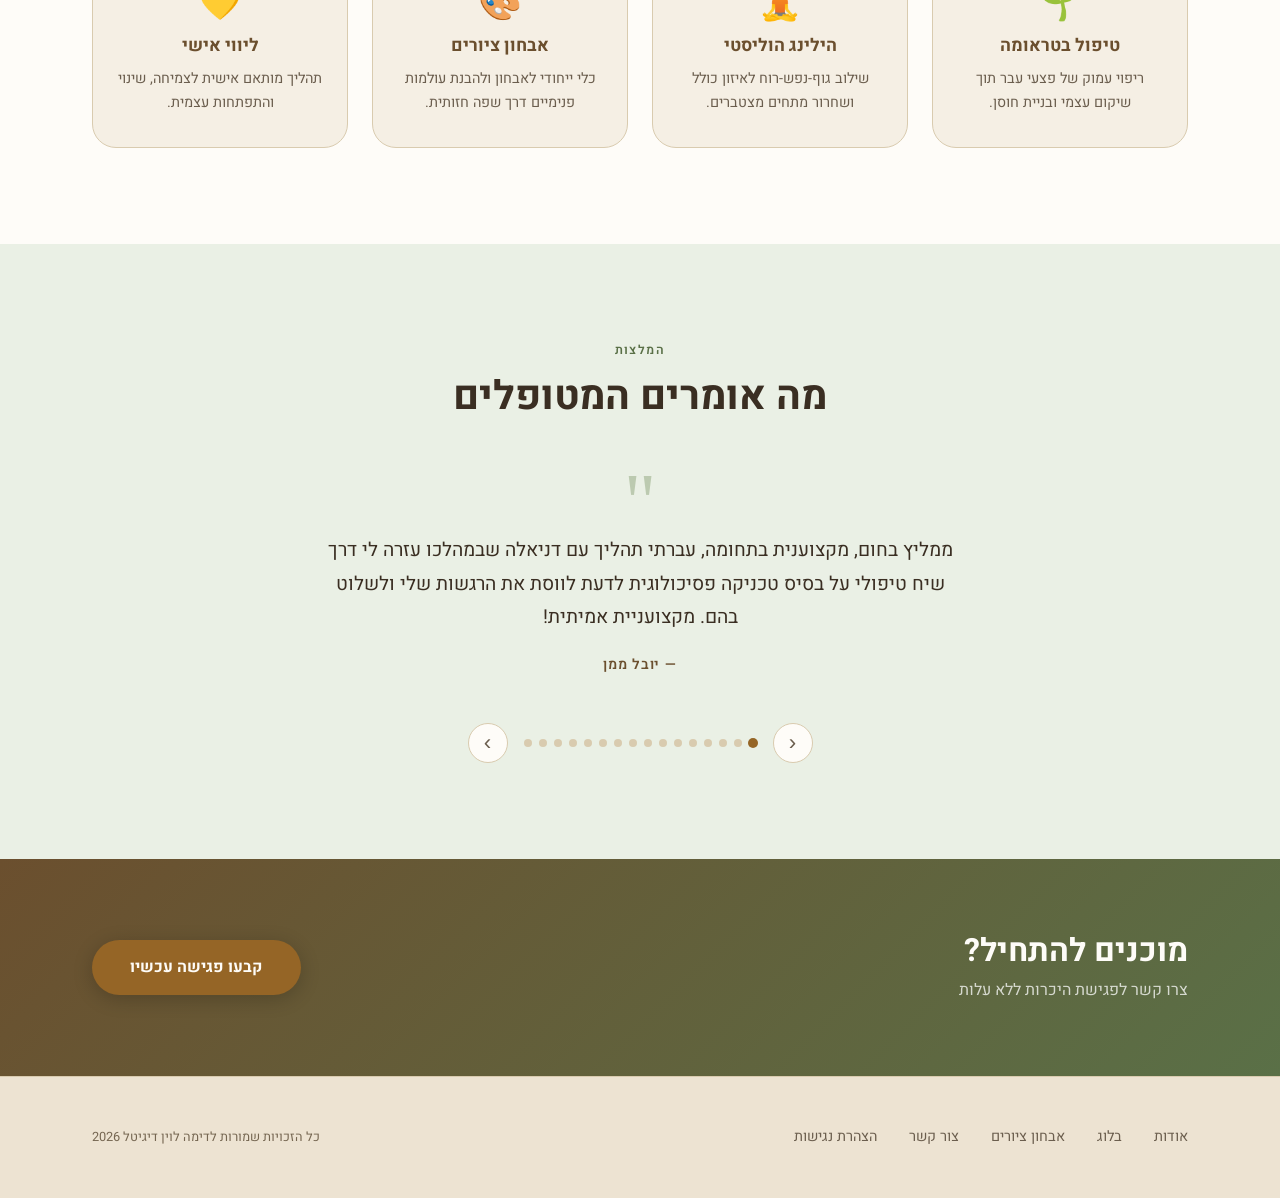
==== commit 86a2ee2b: "Add files via upload" ====
--- a/index.html
+++ b/index.html
@@ -23,7 +23,7 @@
   <link rel="icon" type="image/png" sizes="16x16" href="favicon-16x16.png" />
   <link rel="apple-touch-icon" sizes="180x180" href="apple-touch-icon.png" />
   <link rel="manifest" href="site.webmanifest" />
-  <title>דניאלה דור לוין | פסיכותרפיסטית הוליסטית</title>
+  <title>דניאלה דור לוין | פסיכותרפיה הוליסטית</title>
   <link href="https://fonts.googleapis.com/css2?family=Heebo:wght@300;400;700&display=swap" rel="stylesheet" />
   <link rel="stylesheet" href="style.css" />
 </head>
@@ -35,7 +35,7 @@
   <header class="main-header" id="header">
     <div class="header-inner container">
       <a href="index.html" class="logo-link" aria-label="עמוד הבית — דניאלה דור לוין">
-        <img src="images/daniella-dor-holistic-psychotherapist-logo.png" alt="דניאלה דור לוין — פסיכותרפיסטית הוליסטית" class="site-logo" />
+        <img src="images/daniella-dor-holistic-psychotherapist-logo.png" alt="דניאלה דור לוין — פסיכותרפיה הוליסטית" class="site-logo" />
       </a>
       <nav class="main-nav" aria-label="ניווט ראשי">
         <ul>
@@ -76,9 +76,9 @@
       <div class="hero-content container">
         <p class="hero-tag animate-up delay-1">מרחב בטוח לריפוי ולצמיחה</p>
         <h1 class="hero-title animate-up delay-2">דניאלה דור לוין</h1>
-        <h2 class="hero-subtitle animate-up delay-3">פסיכותרפיסטית הוליסטית</h2>
+        <h2 class="hero-subtitle animate-up delay-3">פסיכותרפיה הוליסטית</h2>
         <p class="hero-desc animate-up delay-4">
-          מרחב בטוח להבין את ההשפעות של טראומה לא פתורה<br>בגוף, בנפש ובמחשבה.
+          מרחב בטוח להבין את ההשפעות של טראומה לא פתורה <br>בגוף, בנפש ובמחשבה.
         </p>
         <div class="hero-actions animate-up delay-5">
           <a href="https://wa.me/972526996689?text=%D7%94%D7%99%D7%99%20%D7%93%D7%A0%D7%99%D7%90%D7%9C%D7%94%2C%20%D7%90%D7%A9%D7%9E%D7%97%20%D7%9C%D7%A7%D7%91%D7%95%D7%A2%20%D7%A9%D7%99%D7%97%D7%94%20%D7%9C%D7%AA%D7%99%D7%90%D7%95%D7%9D%20%D7%9E%D7%95%D7%A2%D7%93%20%D7%A4%D7%92%D7%99%D7%A9%D7%94%20%D7%95%D7%94%D7%99%D7%9B%D7%A8%D7%95%D7%AA." target="_blank" rel="noopener" class="btn-hero">קבעו פגישה</a>
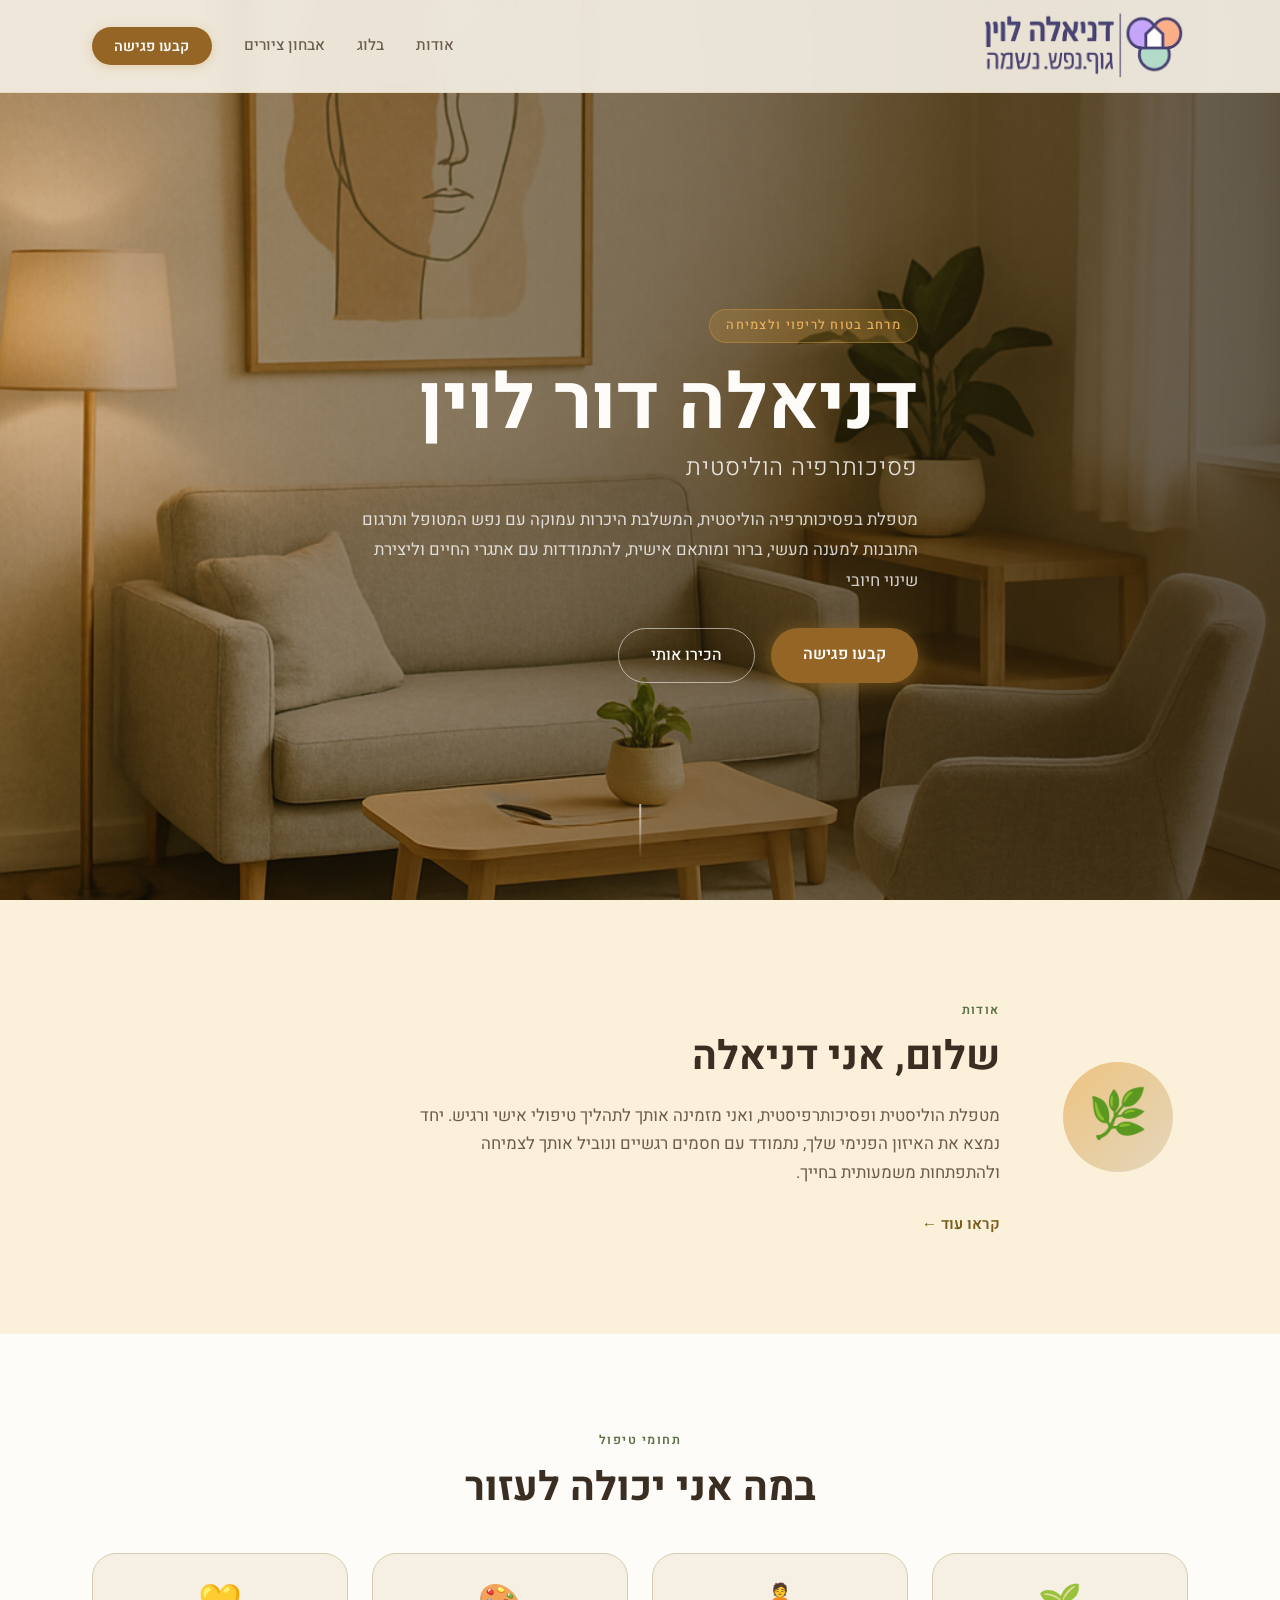
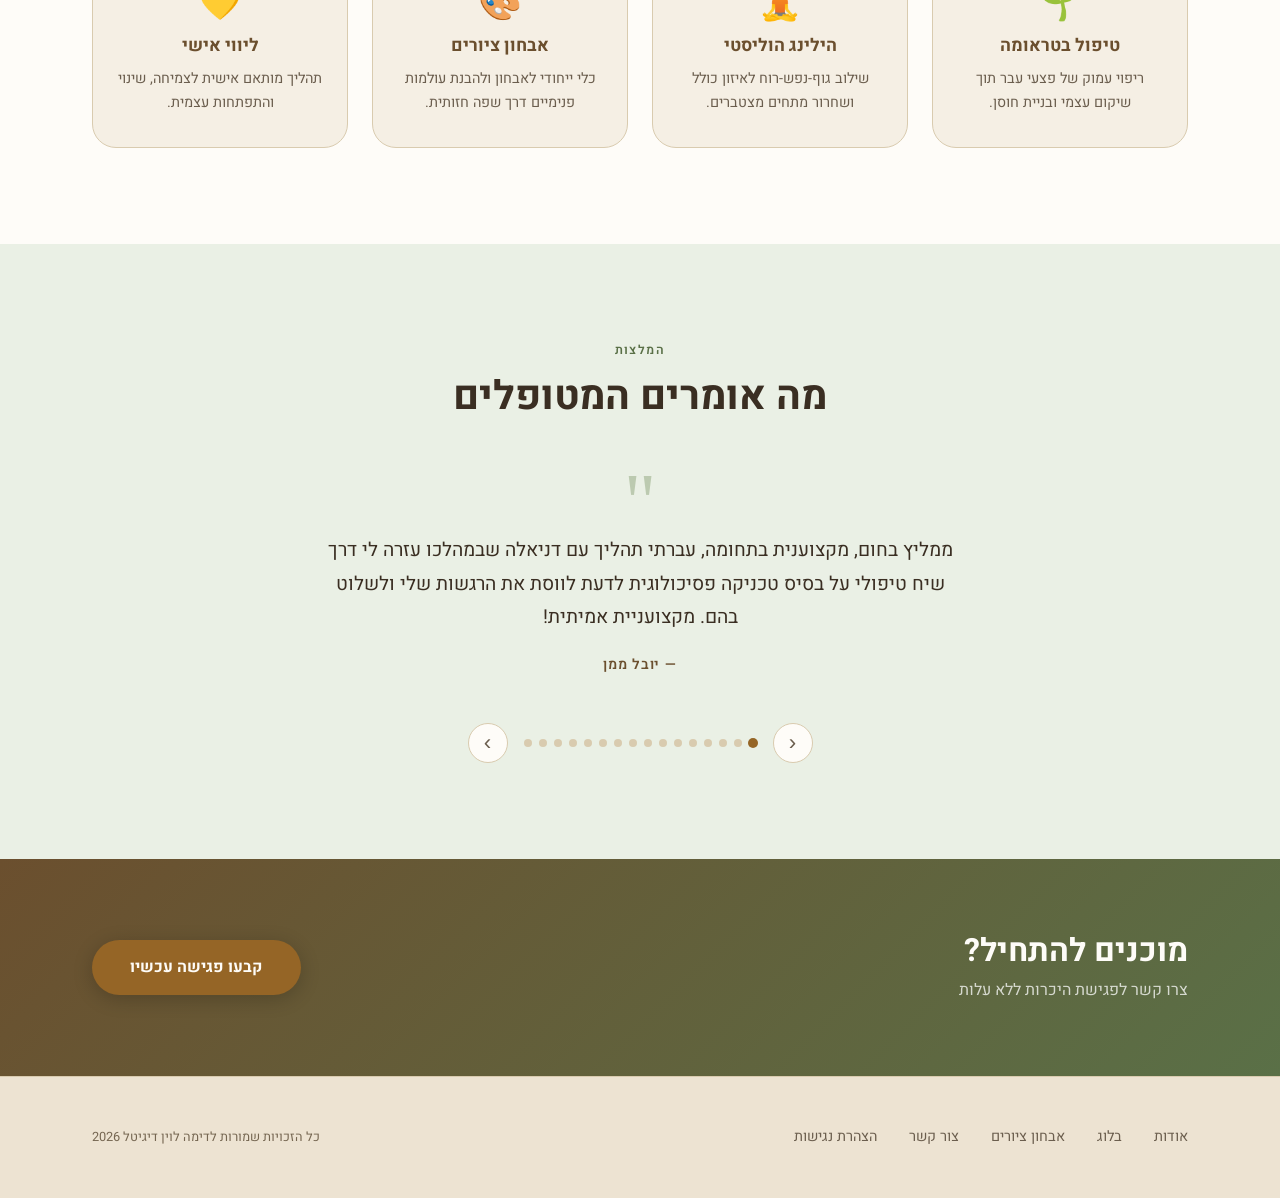
==== commit 60a8dff9: "Add files via upload" ====
--- a/index.html
+++ b/index.html
@@ -78,7 +78,7 @@
         <h1 class="hero-title animate-up delay-2">דניאלה דור לוין</h1>
         <h2 class="hero-subtitle animate-up delay-3">פסיכותרפיה הוליסטית</h2>
         <p class="hero-desc animate-up delay-4">
-          מרחב בטוח להבין את ההשפעות של טראומה לא פתורה <br>בגוף, בנפש ובמחשבה.
+          מטפלת בפסיכותרפיה הוליסטית, המשלבת היכרות עמוקה עם נפש המטופל ותרגום התובנות למענה מעשי, ברור ומותאם אישית, להתמודדות עם אתגרי החיים וליצירת שינוי חיובי
         </p>
         <div class="hero-actions animate-up delay-5">
           <a href="https://wa.me/972526996689?text=%D7%94%D7%99%D7%99%20%D7%93%D7%A0%D7%99%D7%90%D7%9C%D7%94%2C%20%D7%90%D7%A9%D7%9E%D7%97%20%D7%9C%D7%A7%D7%91%D7%95%D7%A2%20%D7%A9%D7%99%D7%97%D7%94%20%D7%9C%D7%AA%D7%99%D7%90%D7%95%D7%9D%20%D7%9E%D7%95%D7%A2%D7%93%20%D7%A4%D7%92%D7%99%D7%A9%D7%94%20%D7%95%D7%94%D7%99%D7%9B%D7%A8%D7%95%D7%AA." target="_blank" rel="noopener" class="btn-hero">קבעו פגישה</a>
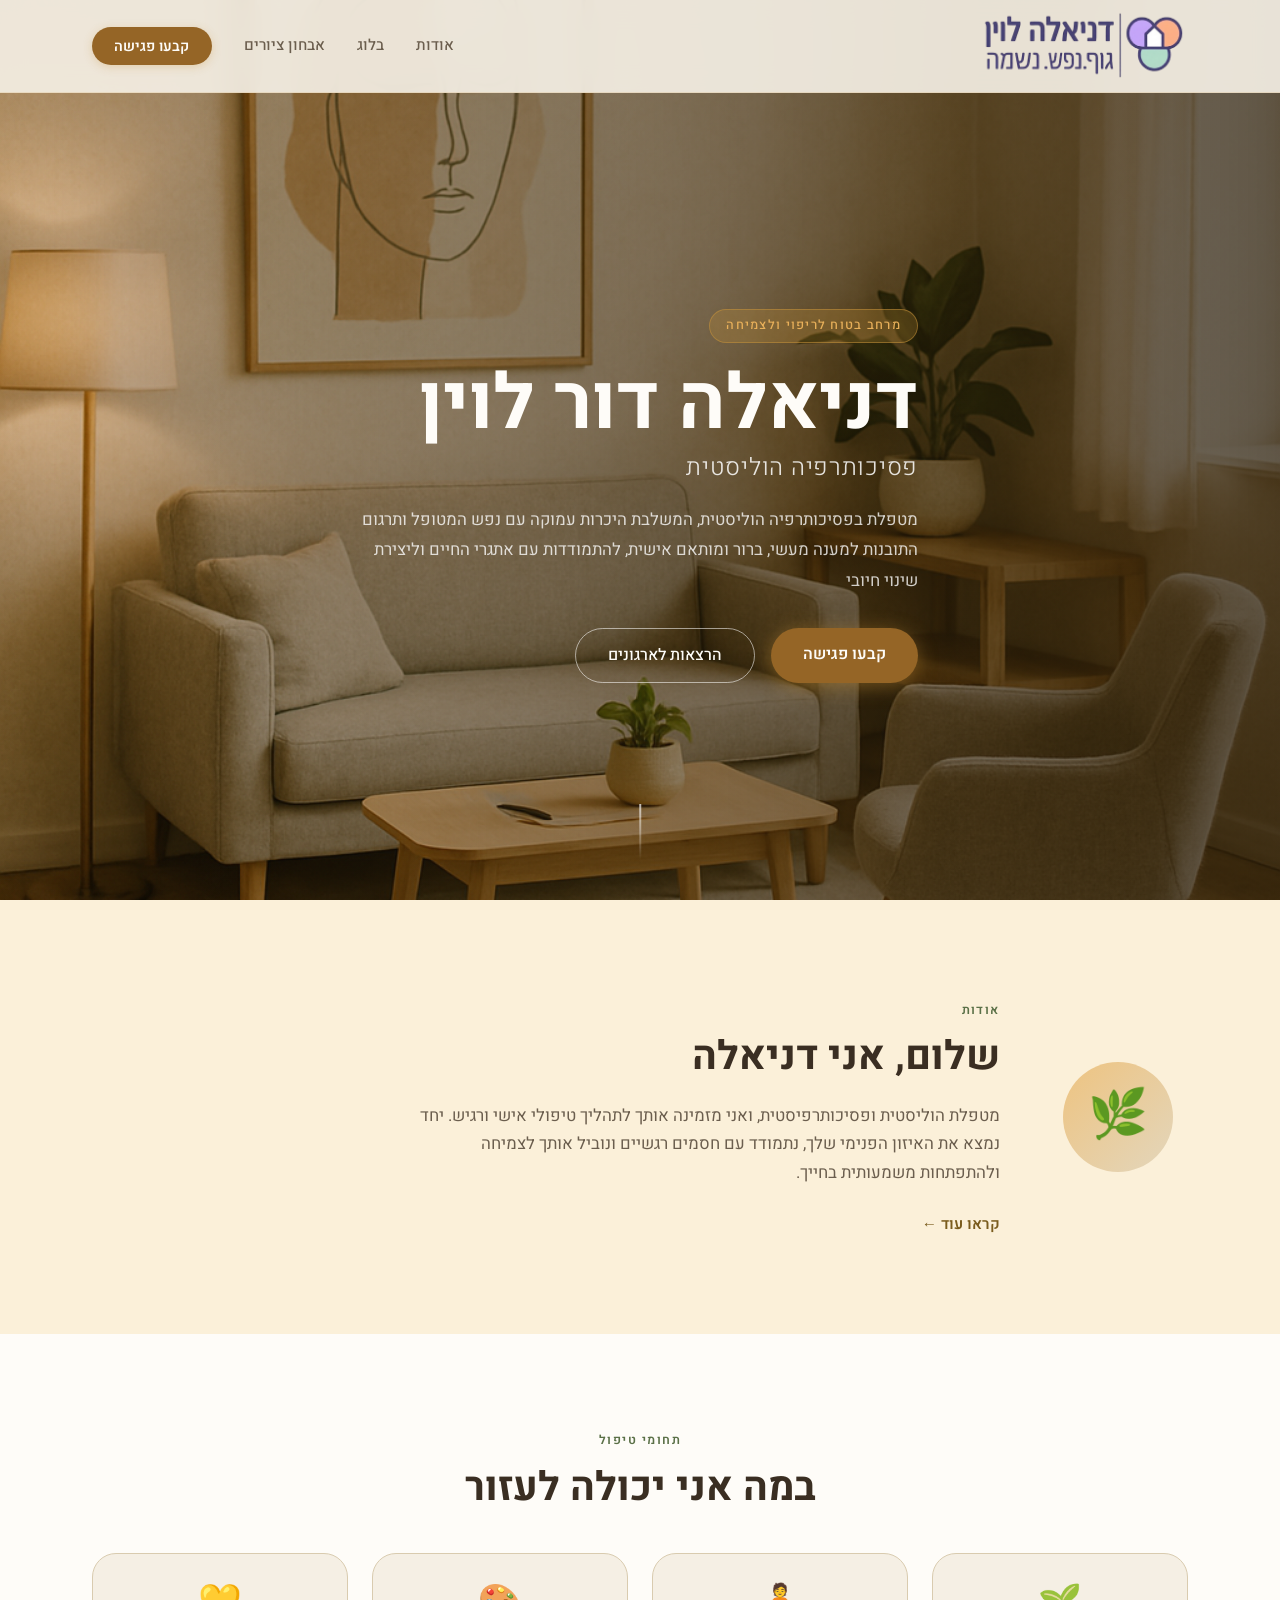
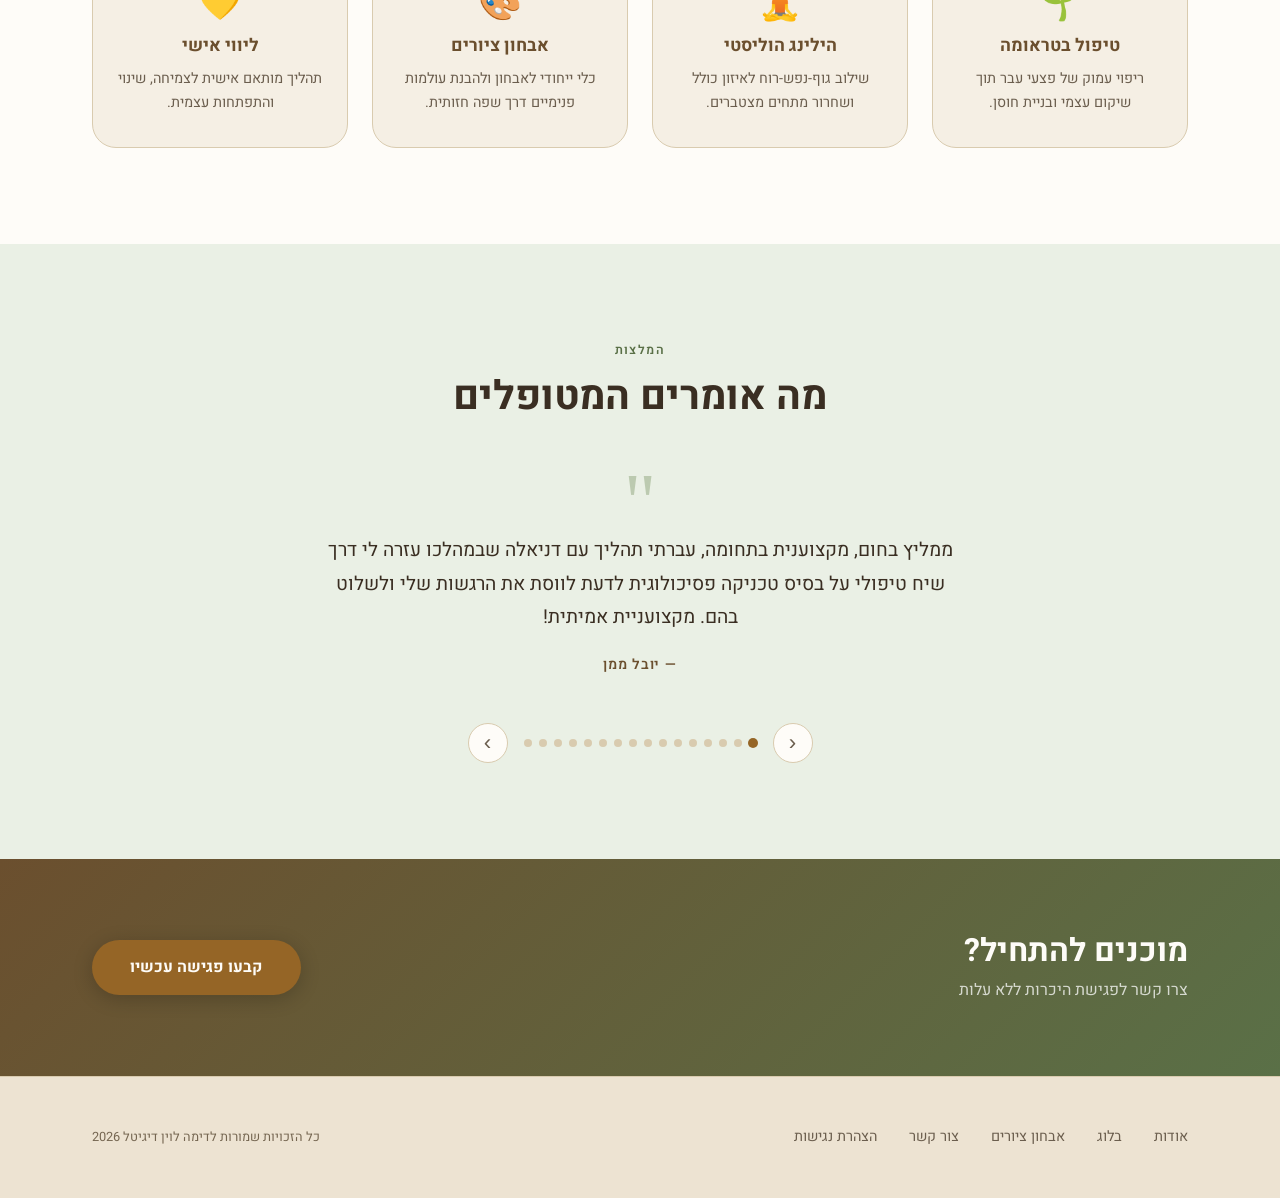
==== commit 9e11d622: "Add files via upload" ====
--- a/index.html
+++ b/index.html
@@ -82,7 +82,7 @@
         </p>
         <div class="hero-actions animate-up delay-5">
           <a href="https://wa.me/972526996689?text=%D7%94%D7%99%D7%99%20%D7%93%D7%A0%D7%99%D7%90%D7%9C%D7%94%2C%20%D7%90%D7%A9%D7%9E%D7%97%20%D7%9C%D7%A7%D7%91%D7%95%D7%A2%20%D7%A9%D7%99%D7%97%D7%94%20%D7%9C%D7%AA%D7%99%D7%90%D7%95%D7%9D%20%D7%9E%D7%95%D7%A2%D7%93%20%D7%A4%D7%92%D7%99%D7%A9%D7%94%20%D7%95%D7%94%D7%99%D7%9B%D7%A8%D7%95%D7%AA." target="_blank" rel="noopener" class="btn-hero">קבעו פגישה</a>
-          <a href="about.html" class="btn-hero-ghost">הכירו אותי</a>
+          <a href="https://wa.me/972526996689?text=%D7%94%D7%99%D7%99%20%D7%93%D7%A0%D7%99%D7%90%D7%9C%D7%94%2C%20%D7%90%D7%A0%D7%99%20%D7%9E%D7%A2%D7%95%D7%A0%D7%99%D7%99%D7%9F%20%D7%9C%D7%A7%D7%91%D7%95%D7%A2%20%D7%94%D7%A8%D7%A6%D7%90%D7%94%20%D7%9C%D7%90%D7%A8%D7%92%D7%95%D7%9F%20%D7%A9%D7%9C%D7%99." target="_blank" rel="noopener" class="btn-hero-ghost">הרצאות לארגונים</a>
         </div>
       </div>
       <div class="hero-scroll-hint" aria-hidden="true">
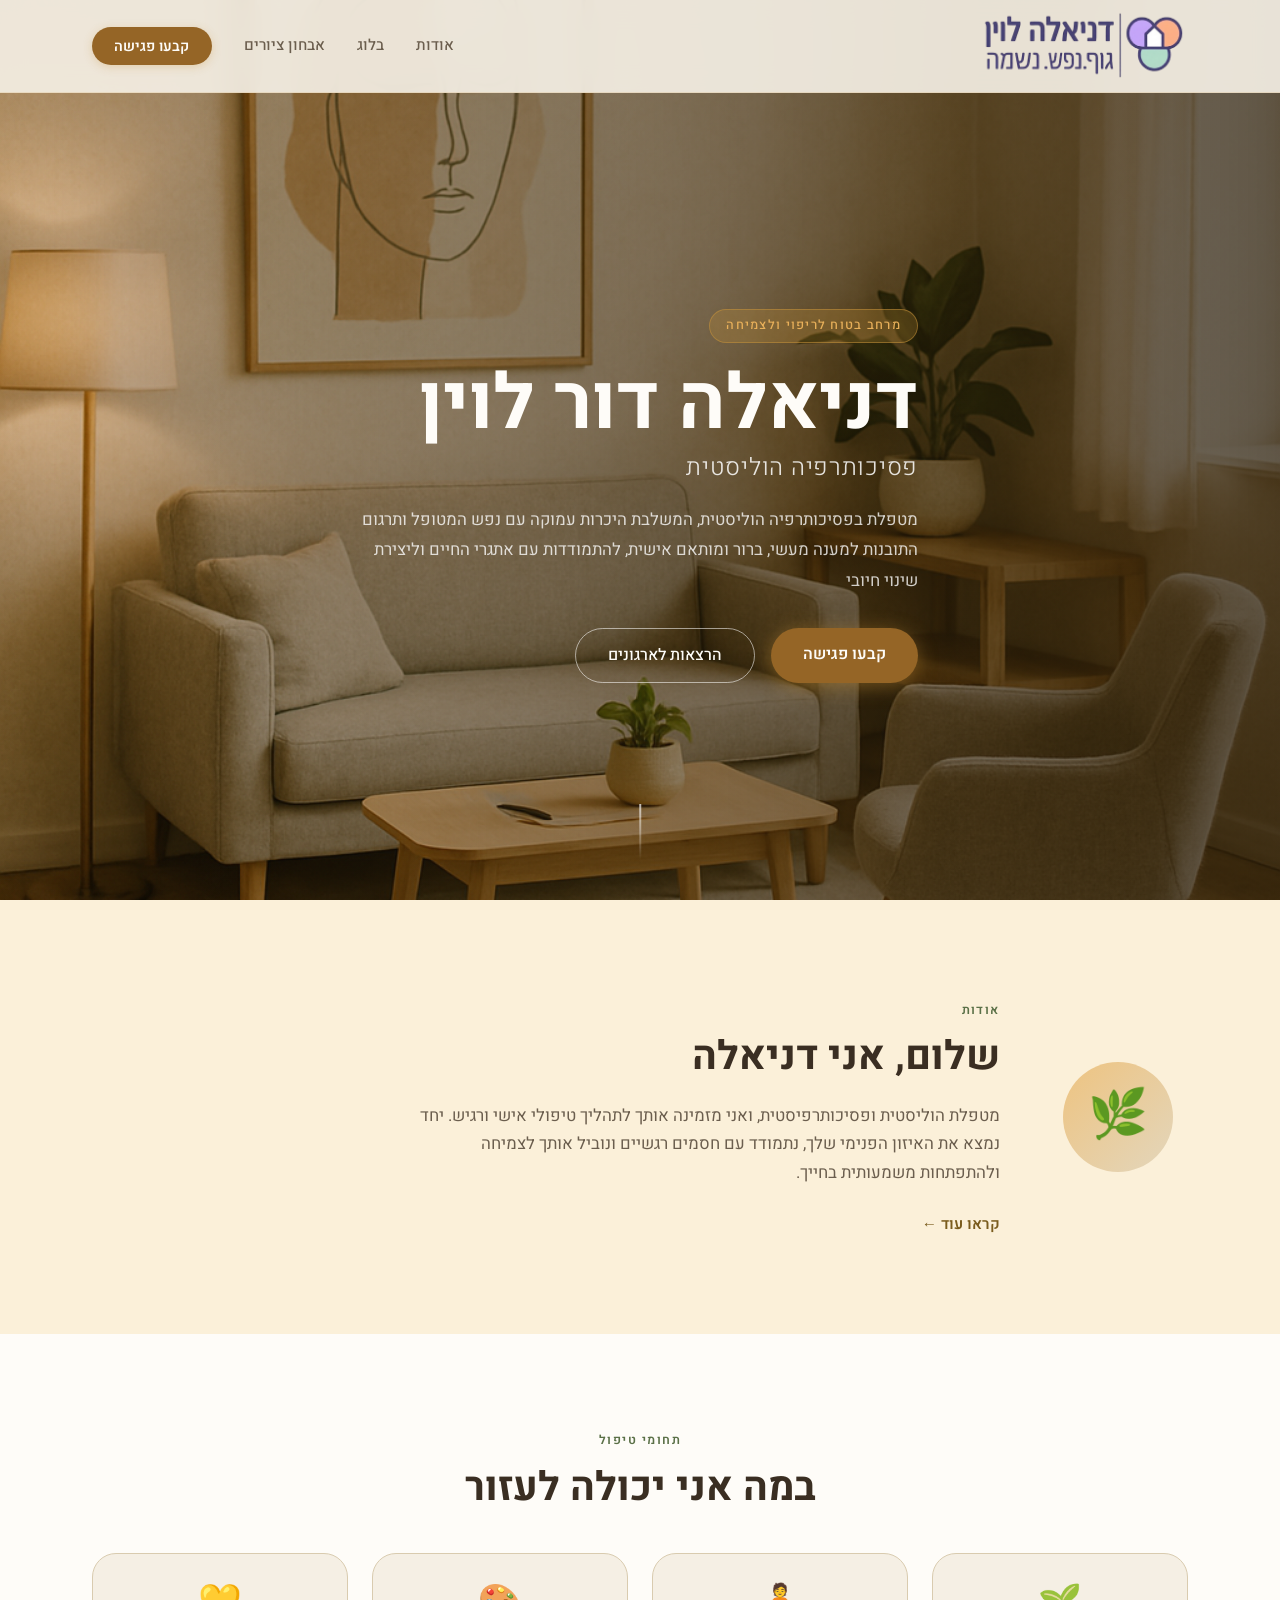
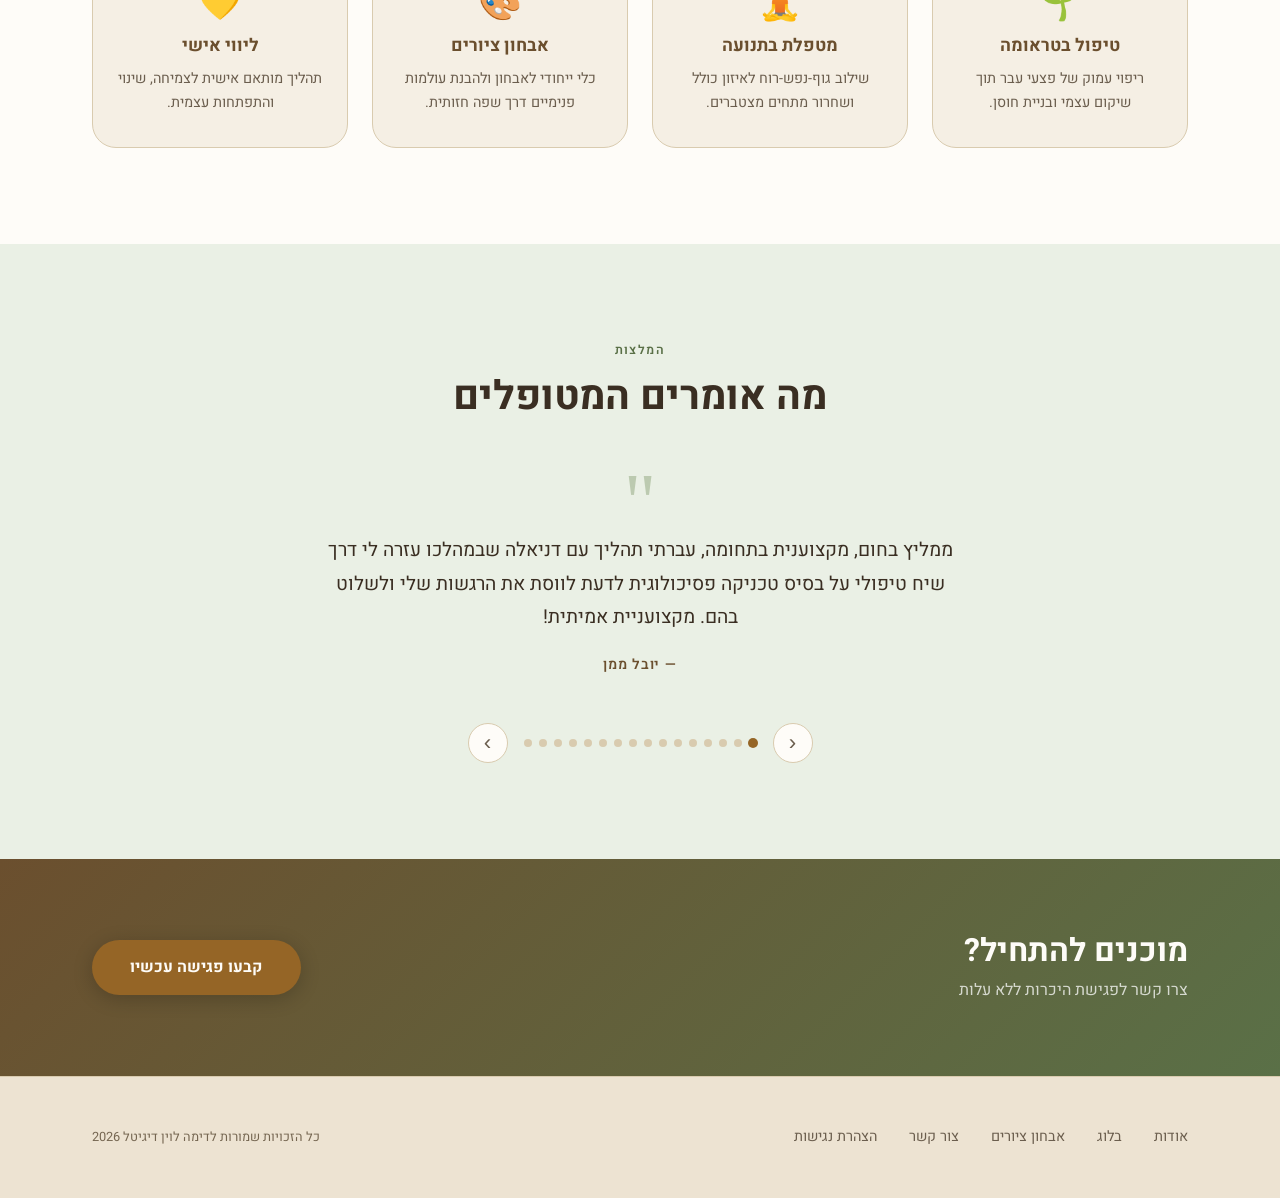
==== commit 9c72e54c: "Add files via upload" ====
--- a/index.html
+++ b/index.html
@@ -123,7 +123,7 @@
           </div>
           <div class="service-card">
             <div class="service-icon" aria-hidden="true">🧘</div>
-            <h4>הילינג הוליסטי</h4>
+            <h4>מטפלת בתנועה</h4>
             <p>שילוב גוף-נפש-רוח לאיזון כולל ושחרור מתחים מצטברים.</p>
           </div>
           <div class="service-card">
